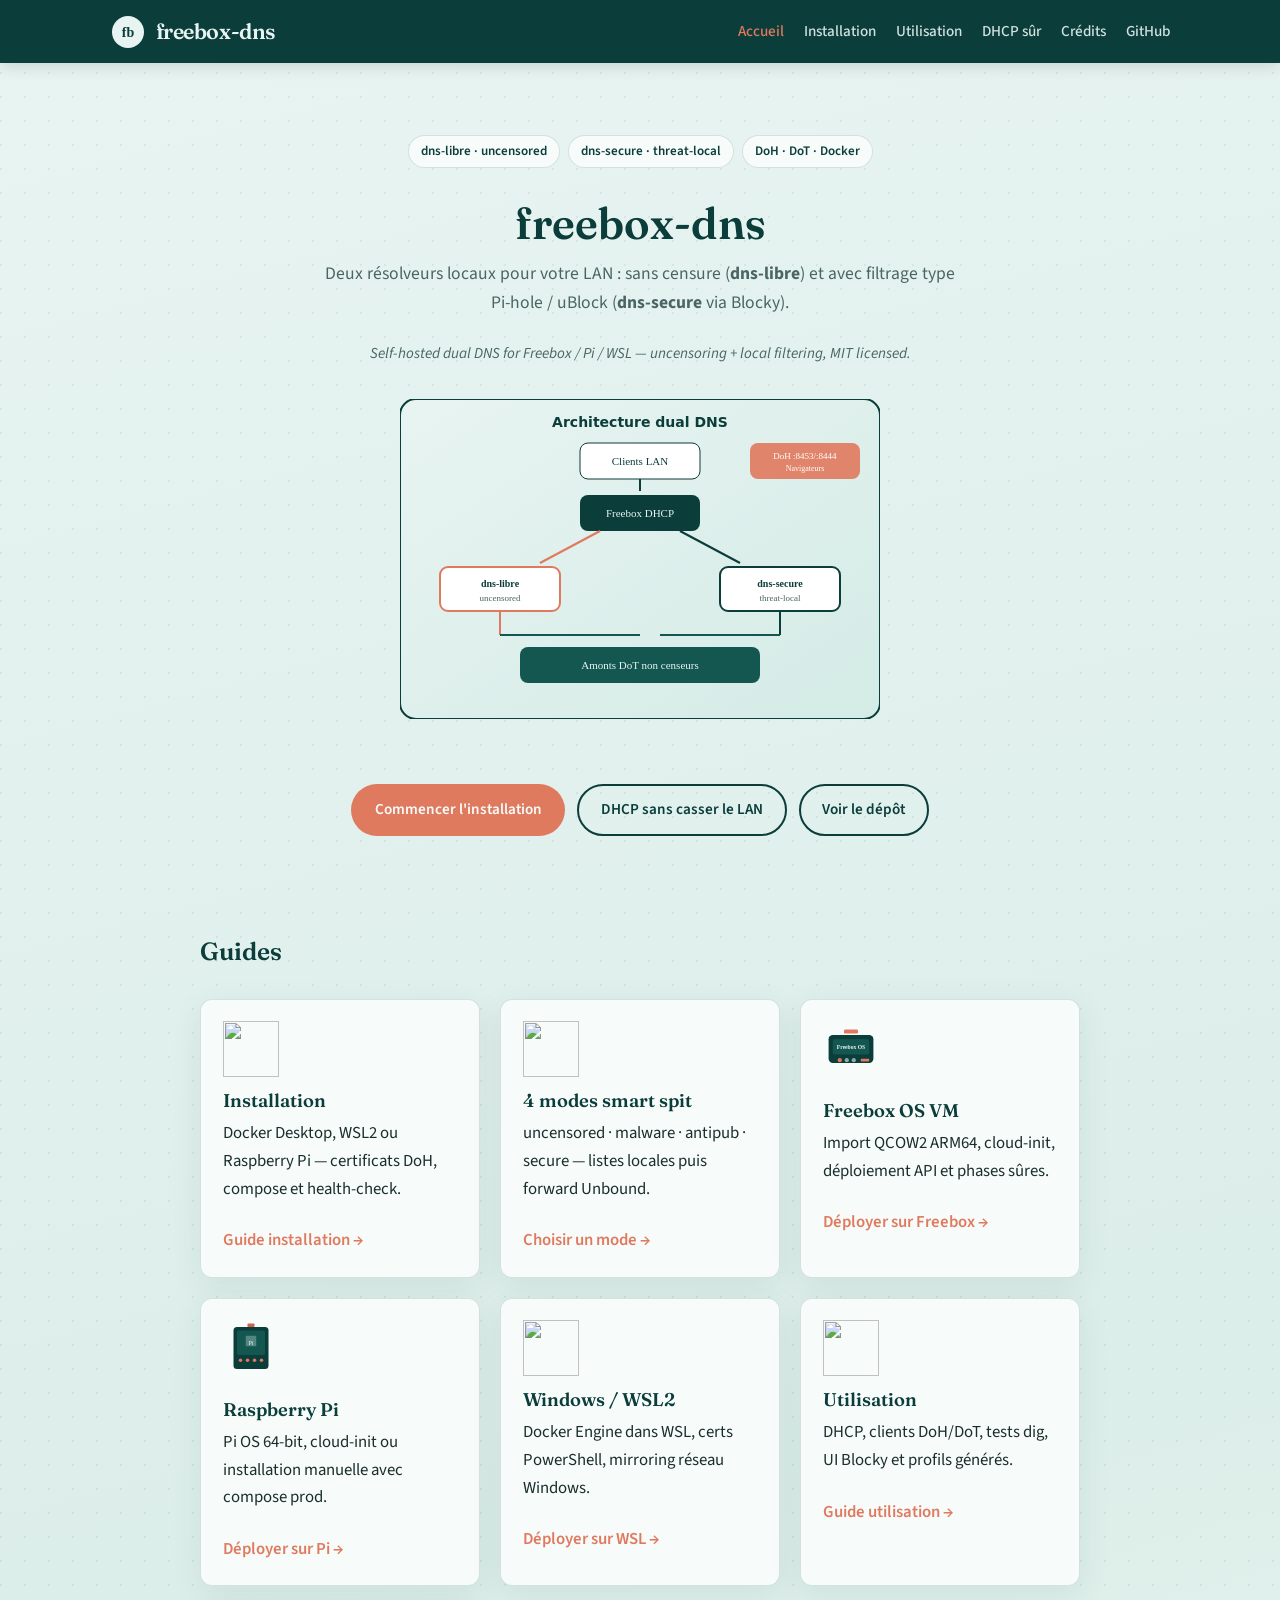
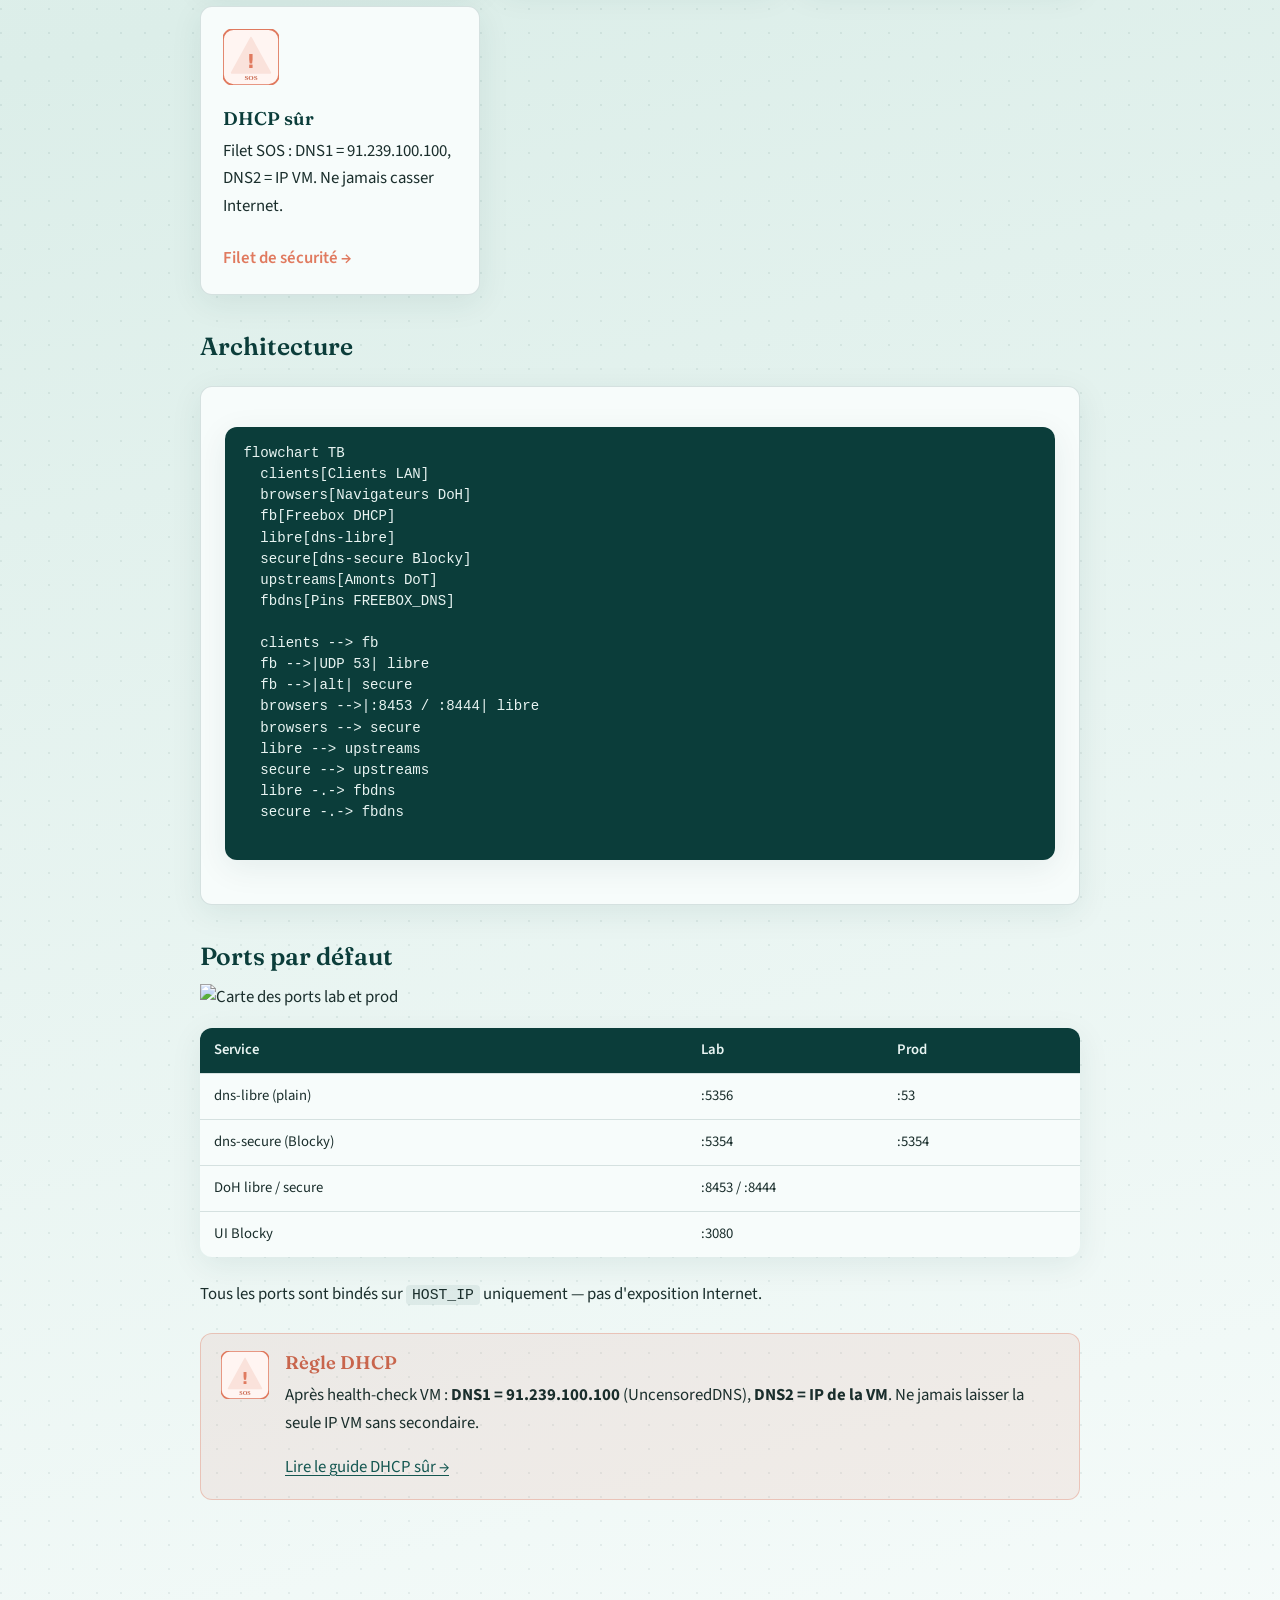
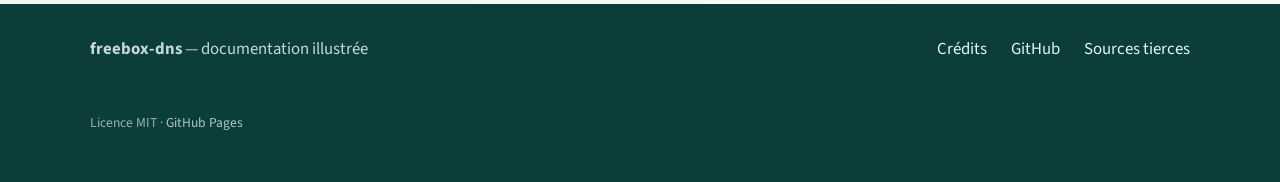
==== site/index.html @ 84ecc640 "Add smart spit DNS modes: uncensored, malware, antipub, secure. VM hosts local lists first then Unbo" ====
<!DOCTYPE html>
<html lang="fr">
<head>
  <meta charset="UTF-8">
  <meta name="viewport" content="width=device-width, initial-scale=1">
  <title>freebox-dns — DNS dual local pour Freebox, Pi et WSL</title>
  <meta name="description" content="Stack DNS open-source : dns-libre (uncensoring) + dns-secure (Pi-hole/uBlock-like via Blocky) pour Freebox OS VM, Raspberry Pi et WSL.">
  <link rel="preconnect" href="https://fonts.googleapis.com">
  <link rel="preconnect" href="https://fonts.gstatic.com" crossorigin>
  <link href="https://fonts.googleapis.com/css2?family=Fraunces:opsz,wght@9..144,600;9..144,700&family=Source+Sans+3:wght@400;500;600;700&display=swap" rel="stylesheet">
  <link rel="stylesheet" href="assets/style.css">
</head>
<body>
  <header class="site-header">
    <div class="header-inner">
      <a class="brand" href="index.html">
        <svg class="brand-mark" viewBox="0 0 36 36" aria-hidden="true"><circle cx="18" cy="18" r="16" fill="#E8F4F2"/><text x="18" y="23" text-anchor="middle" font-family="Georgia,serif" font-size="14" font-weight="700" fill="#0B3D3A">fb</text></svg>
        <span class="brand-text">freebox-dns</span>
      </a>
      <button class="nav-toggle" type="button" aria-expanded="false" aria-controls="site-nav" aria-label="Menu">☰</button>
      <nav id="site-nav" class="site-nav" aria-label="Navigation principale">
        <ul>
          <li><a href="index.html" aria-current="page">Accueil</a></li>
          <li><a href="guides/install.html">Installation</a></li>
          <li><a href="guides/usage.html">Utilisation</a></li>
          <li><a href="guides/dhcp-safe.html">DHCP sûr</a></li>
          <li><a href="credits.html">Crédits</a></li>
          <li><a href="https://github.com/dlnraja/freebox-dns">GitHub</a></li>
        </ul>
      </nav>
    </div>
  </header>

  <main>
    <section class="hero">
      <div class="badge-row">
        <span class="badge">dns-libre · uncensored</span>
        <span class="badge">dns-secure · threat-local</span>
        <span class="badge">DoH · DoT · Docker</span>
      </div>
      <h1>freebox-dns</h1>
      <p class="hero-sub">Deux résolveurs locaux pour votre LAN : sans censure (<strong>dns-libre</strong>) et avec filtrage type Pi-hole / uBlock (<strong>dns-secure</strong> via Blocky).</p>
      <p class="hero-en">Self-hosted dual DNS for Freebox / Pi / WSL — uncensoring + local filtering, MIT licensed.</p>

      <img class="hero-illus" src="assets/architecture.svg" width="480" height="320" alt="Schéma architecture dual DNS">

      <div class="cta-row">
        <a class="btn btn-primary" href="guides/install.html">Commencer l'installation</a>
        <a class="btn btn-secondary" href="guides/dhcp-safe.html">DHCP sans casser le LAN</a>
        <a class="btn btn-secondary" href="https://github.com/dlnraja/freebox-dns">Voir le dépôt</a>
      </div>
    </section>

    <section>
      <h2>Guides</h2>
      <div class="card-grid">
        <article class="card">
          <img class="card-icon" src="assets/steps.svg" width="64" height="64" alt="">
          <h3>Installation</h3>
          <p>Docker Desktop, WSL2 ou Raspberry Pi — certificats DoH, compose et health-check.</p>
          <a class="card-link" href="guides/install.html">Guide installation →</a>
        </article>
        <article class="card">
          <img class="card-icon" src="assets/checkmark-health.svg" width="64" height="64" alt="">
          <h3>4 modes smart spit</h3>
          <p>uncensored · malware · antipub · secure — listes locales puis forward Unbound.</p>
          <a class="card-link" href="guides/modes.html">Choisir un mode →</a>
        </article>
        <article class="card">
          <img class="card-icon" src="assets/freebox-box.svg" width="80" height="64" alt="">
          <h3>Freebox OS VM</h3>
          <p>Import QCOW2 ARM64, cloud-init, déploiement API et phases sûres.</p>
          <a class="card-link" href="guides/deploy-freebox.html">Déployer sur Freebox →</a>
        </article>
        <article class="card">
          <img class="card-icon" src="assets/pi.svg" width="64" height="64" alt="">
          <h3>Raspberry Pi</h3>
          <p>Pi OS 64-bit, cloud-init ou installation manuelle avec compose prod.</p>
          <a class="card-link" href="guides/deploy-pi.html">Déployer sur Pi →</a>
        </article>
        <article class="card">
          <img class="card-icon" src="assets/wsl-window.svg" width="72" height="64" alt="">
          <h3>Windows / WSL2</h3>
          <p>Docker Engine dans WSL, certs PowerShell, mirroring réseau Windows.</p>
          <a class="card-link" href="guides/deploy-wsl.html">Déployer sur WSL →</a>
        </article>
        <article class="card">
          <img class="card-icon" src="assets/ports-map.svg" width="120" height="75" alt="">
          <h3>Utilisation</h3>
          <p>DHCP, clients DoH/DoT, tests dig, UI Blocky et profils générés.</p>
          <a class="card-link" href="guides/usage.html">Guide utilisation →</a>
        </article>
        <article class="card">
          <img class="card-icon" src="assets/warning-sos.svg" width="64" height="64" alt="">
          <h3>DHCP sûr</h3>
          <p>Filet SOS : DNS1 = 91.239.100.100, DNS2 = IP VM. Ne jamais casser Internet.</p>
          <a class="card-link" href="guides/dhcp-safe.html">Filet de sécurité →</a>
        </article>
      </div>
    </section>

    <section>
      <h2>Architecture</h2>
      <div class="mermaid-wrap">
        <pre class="mermaid">
flowchart TB
  clients[Clients LAN]
  browsers[Navigateurs DoH]
  fb[Freebox DHCP]
  libre[dns-libre]
  secure[dns-secure Blocky]
  upstreams[Amonts DoT]
  fbdns[Pins FREEBOX_DNS]

  clients --> fb
  fb -->|UDP 53| libre
  fb -->|alt| secure
  browsers -->|:8453 / :8444| libre
  browsers --> secure
  libre --> upstreams
  secure --> upstreams
  libre -.-> fbdns
  secure -.-> fbdns
        </pre>
      </div>
    </section>

    <section>
      <h2>Ports par défaut</h2>
      <img src="assets/ports-map.svg" width="320" height="200" alt="Carte des ports lab et prod">
      <table>
        <thead>
          <tr><th>Service</th><th>Lab</th><th>Prod</th></tr>
        </thead>
        <tbody>
          <tr><td>dns-libre (plain)</td><td>:5356</td><td>:53</td></tr>
          <tr><td>dns-secure (Blocky)</td><td>:5354</td><td>:5354</td></tr>
          <tr><td>DoH libre / secure</td><td colspan="2">:8453 / :8444</td></tr>
          <tr><td>UI Blocky</td><td colspan="2">:3080</td></tr>
        </tbody>
      </table>
      <p>Tous les ports sont bindés sur <code>HOST_IP</code> uniquement — pas d'exposition Internet.</p>
    </section>

    <div class="callout-warning">
      <img class="callout-icon" src="assets/warning-sos.svg" width="48" height="48" alt="">
      <div>
        <h3>Règle DHCP</h3>
        <p>Après health-check VM : <strong>DNS1 = 91.239.100.100</strong> (UncensoredDNS), <strong>DNS2 = IP de la VM</strong>. Ne jamais laisser la seule IP VM sans secondaire.</p>
        <a href="guides/dhcp-safe.html">Lire le guide DHCP sûr →</a>
      </div>
    </div>
  </main>

  <footer class="site-footer">
    <div class="footer-inner">
      <div><strong>freebox-dns</strong> — documentation illustrée</div>
      <nav class="footer-links" aria-label="Pied de page">
        <a href="credits.html">Crédits</a>
        <a href="https://github.com/dlnraja/freebox-dns">GitHub</a>
        <a href="credits.html#sources">Sources tierces</a>
      </nav>
      <p class="footer-copy">Licence MIT · <a href="https://dlnraja.github.io/freebox-dns/">GitHub Pages</a></p>
    </div>
  </footer>

  <script src="https://cdn.jsdelivr.net/npm/mermaid@10/dist/mermaid.min.js"></script>
  <script src="assets/site.js"></script>
</body>
</html>
---- site/assets/style.css ----
/* freebox-dns — GitHub Pages docs site */
:root {
  --ink: #0B3D3A;
  --ink-light: #145751;
  --surface: #E8F4F2;
  --surface-2: #d4ebe6;
  --white: #f7fcfb;
  --coral: #E07A5F;
  --coral-dark: #c8654c;
  --text: #1a2e2c;
  --muted: #4a6562;
  --border: rgba(11, 61, 58, 0.14);
  --shadow: 0 8px 32px rgba(11, 61, 58, 0.08);
  --radius: 12px;
  --font-display: "Fraunces", Georgia, serif;
  --font-body: "Source Sans 3", system-ui, sans-serif;
  --max-width: 920px;
}

*, *::before, *::after { box-sizing: border-box; }

html {
  scroll-behavior: smooth;
}

body {
  margin: 0;
  font-family: var(--font-body);
  font-size: 1.05rem;
  line-height: 1.65;
  color: var(--text);
  background-color: var(--surface);
  background-image:
    radial-gradient(circle at 1px 1px, rgba(11, 61, 58, 0.07) 1px, transparent 0),
    linear-gradient(165deg, var(--surface) 0%, #dceee9 45%, var(--white) 100%);
  background-size: 24px 24px, 100% 100%;
  min-height: 100vh;
}

img, svg { max-width: 100%; height: auto; }

a {
  color: var(--ink-light);
  text-decoration-thickness: 1px;
  text-underline-offset: 3px;
}

a:hover { color: var(--coral-dark); }

h1, h2, h3, h4 {
  font-family: var(--font-display);
  color: var(--ink);
  line-height: 1.25;
  font-weight: 600;
}

h1 { font-size: clamp(2rem, 5vw, 2.75rem); margin: 0 0 0.5rem; }
h2 { font-size: 1.55rem; margin: 2.25rem 0 0.75rem; }
h3 { font-size: 1.15rem; margin: 1.5rem 0 0.5rem; }

p { margin: 0 0 1rem; }

code {
  font-family: ui-monospace, "Cascadia Code", Consolas, monospace;
  font-size: 0.88em;
  background: rgba(11, 61, 58, 0.07);
  padding: 0.12em 0.4em;
  border-radius: 4px;
}

pre {
  background: var(--ink);
  color: var(--surface);
  padding: 1rem 1.15rem;
  border-radius: var(--radius);
  overflow-x: auto;
  font-size: 0.88rem;
  line-height: 1.5;
  margin: 1rem 0 1.25rem;
  box-shadow: var(--shadow);
}

pre code {
  background: none;
  padding: 0;
  color: inherit;
}

/* Header & nav */
.site-header {
  background: var(--ink);
  color: var(--surface);
  position: sticky;
  top: 0;
  z-index: 100;
  box-shadow: 0 2px 16px rgba(0, 0, 0, 0.15);
}

.header-inner {
  max-width: 1100px;
  margin: 0 auto;
  padding: 0.85rem 1.25rem;
  display: flex;
  align-items: center;
  justify-content: space-between;
  gap: 1rem;
}

.brand {
  display: flex;
  align-items: center;
  gap: 0.6rem;
  text-decoration: none;
  color: var(--surface);
}

.brand:hover { color: var(--white); }

.brand-mark {
  width: 36px;
  height: 36px;
  flex-shrink: 0;
}

.brand-text {
  font-family: var(--font-display);
  font-size: 1.35rem;
  font-weight: 600;
  letter-spacing: -0.02em;
}

.nav-toggle {
  display: none;
  background: transparent;
  border: 1px solid rgba(232, 244, 242, 0.35);
  color: var(--surface);
  padding: 0.45rem 0.65rem;
  border-radius: 8px;
  cursor: pointer;
  font-size: 1.2rem;
}

.site-nav ul {
  list-style: none;
  margin: 0;
  padding: 0;
  display: flex;
  flex-wrap: wrap;
  gap: 0.25rem 1.25rem;
}

.site-nav a {
  color: rgba(232, 244, 242, 0.9);
  text-decoration: none;
  font-size: 0.95rem;
  font-weight: 500;
}

.site-nav a:hover,
.site-nav a[aria-current="page"] {
  color: var(--coral);
}

/* Main layout */
main {
  max-width: var(--max-width);
  margin: 0 auto;
  padding: 2rem 1.25rem 3rem;
}

.hero {
  text-align: center;
  padding: 2.5rem 0 2rem;
}

.hero-sub {
  font-size: 1.1rem;
  color: var(--muted);
  max-width: 640px;
  margin: 0 auto 1.5rem;
}

.hero-en {
  font-size: 0.95rem;
  color: var(--muted);
  font-style: italic;
  margin-bottom: 2rem;
}

.badge-row {
  display: flex;
  flex-wrap: wrap;
  justify-content: center;
  gap: 0.5rem;
  margin-bottom: 1.75rem;
}

.badge {
  display: inline-block;
  background: var(--white);
  border: 1px solid var(--border);
  padding: 0.3rem 0.75rem;
  border-radius: 999px;
  font-size: 0.82rem;
  font-weight: 600;
  color: var(--ink);
}

/* Cards & grids */
.card-grid {
  display: grid;
  grid-template-columns: repeat(auto-fit, minmax(260px, 1fr));
  gap: 1.25rem;
  margin: 2rem 0;
}

.card {
  background: var(--white);
  border: 1px solid var(--border);
  border-radius: var(--radius);
  padding: 1.35rem;
  box-shadow: var(--shadow);
  transition: transform 0.15s, box-shadow 0.15s;
}

.card:hover {
  transform: translateY(-2px);
  box-shadow: 0 12px 40px rgba(11, 61, 58, 0.12);
}

.card-icon {
  width: 56px;
  height: 56px;
  margin-bottom: 0.75rem;
}

.card h3 { margin-top: 0; }

.card-link {
  display: inline-block;
  margin-top: 0.5rem;
  font-weight: 600;
  color: var(--coral);
  text-decoration: none;
}

.card-link:hover { color: var(--coral-dark); }

/* CTAs */
.cta-row {
  display: flex;
  flex-wrap: wrap;
  gap: 0.75rem;
  justify-content: center;
  margin: 2rem 0;
}

.btn {
  display: inline-flex;
  align-items: center;
  gap: 0.4rem;
  padding: 0.7rem 1.35rem;
  border-radius: 999px;
  font-weight: 600;
  font-size: 0.95rem;
  text-decoration: none;
  border: 2px solid transparent;
  transition: background 0.15s, color 0.15s, border-color 0.15s;
}

.btn-primary {
  background: var(--coral);
  color: var(--white);
}

.btn-primary:hover {
  background: var(--coral-dark);
  color: var(--white);
}

.btn-secondary {
  background: transparent;
  color: var(--ink);
  border-color: var(--ink);
}

.btn-secondary:hover {
  background: var(--ink);
  color: var(--surface);
}

/* Breadcrumb */
.breadcrumb {
  font-size: 0.88rem;
  color: var(--muted);
  margin-bottom: 1.5rem;
}

.breadcrumb a {
  color: var(--ink-light);
  text-decoration: none;
}

.breadcrumb a:hover { text-decoration: underline; }

.breadcrumb span[aria-current="page"] {
  color: var(--ink);
  font-weight: 600;
}

/* Content boxes */
.prereq-box,
.callout,
.callout-warning {
  border-radius: var(--radius);
  padding: 1.1rem 1.25rem;
  margin: 1.5rem 0;
}

.prereq-box {
  background: var(--white);
  border-left: 4px solid var(--ink-light);
  box-shadow: var(--shadow);
}

.prereq-box h3 { margin-top: 0; }

.callout {
  background: rgba(11, 61, 58, 0.06);
  border: 1px solid var(--border);
}

.callout-warning {
  background: rgba(224, 122, 95, 0.1);
  border: 1px solid rgba(224, 122, 95, 0.35);
  display: flex;
  gap: 1rem;
  align-items: flex-start;
}

.callout-warning .callout-icon {
  width: 48px;
  flex-shrink: 0;
}

.callout-warning h3 {
  margin-top: 0;
  color: var(--coral-dark);
}

/* Step cards */
.steps {
  display: flex;
  flex-direction: column;
  gap: 1.25rem;
  margin: 2rem 0;
}

.step-card {
  display: grid;
  grid-template-columns: auto 1fr;
  gap: 1.25rem;
  background: var(--white);
  border: 1px solid var(--border);
  border-radius: var(--radius);
  padding: 1.25rem;
  box-shadow: var(--shadow);
}

.step-num {
  width: 48px;
  height: 48px;
  background: var(--ink);
  color: var(--surface);
  border-radius: 50%;
  display: flex;
  align-items: center;
  justify-content: center;
  font-family: var(--font-display);
  font-size: 1.25rem;
  font-weight: 700;
  flex-shrink: 0;
}

.step-visual {
  width: 64px;
  height: 64px;
  margin-bottom: 0.5rem;
}

.step-content h3 { margin-top: 0; }

/* Tables */
table {
  width: 100%;
  border-collapse: collapse;
  margin: 1rem 0 1.5rem;
  font-size: 0.92rem;
  background: var(--white);
  border-radius: var(--radius);
  overflow: hidden;
  box-shadow: var(--shadow);
}

th, td {
  padding: 0.65rem 0.85rem;
  text-align: left;
  border-bottom: 1px solid var(--border);
}

th {
  background: var(--ink);
  color: var(--surface);
  font-weight: 600;
}

tr:last-child td { border-bottom: none; }

/* Mermaid */
.mermaid-wrap {
  background: var(--white);
  border: 1px solid var(--border);
  border-radius: var(--radius);
  padding: 1.5rem;
  margin: 1.5rem 0;
  overflow-x: auto;
  box-shadow: var(--shadow);
}

/* Illustration hero */
.hero-illus {
  max-width: 480px;
  margin: 0 auto 1.5rem;
}

/* Sources section */
.sources-section {
  margin-top: 3rem;
  padding-top: 2rem;
  border-top: 2px solid var(--border);
}

.sources-section h2 { font-size: 1.3rem; }

.sources-section ul {
  padding-left: 1.25rem;
}

.doc-link {
  display: inline-flex;
  align-items: center;
  gap: 0.35rem;
  margin-top: 1rem;
  font-size: 0.92rem;
  color: var(--muted);
}

/* Footer */
.site-footer {
  background: var(--ink);
  color: rgba(232, 244, 242, 0.85);
  padding: 2rem 1.25rem;
  margin-top: 2rem;
}

.footer-inner {
  max-width: 1100px;
  margin: 0 auto;
  display: flex;
  flex-wrap: wrap;
  justify-content: space-between;
  gap: 1.5rem;
}

.footer-inner a {
  color: var(--surface);
  text-decoration: none;
}

.footer-inner a:hover { color: var(--coral); }

.footer-links {
  display: flex;
  flex-wrap: wrap;
  gap: 0.75rem 1.5rem;
}

.footer-copy {
  font-size: 0.85rem;
  opacity: 0.75;
  margin-top: 1.5rem;
  width: 100%;
}

/* Credits page */
.credits-table-wrap {
  overflow-x: auto;
  margin: 1rem 0 2rem;
}

.credits-intro {
  font-size: 1.05rem;
  max-width: 720px;
}

/* Mobile */
@media (max-width: 720px) {
  .nav-toggle { display: block; }

  .site-nav {
    display: none;
    position: absolute;
    top: 100%;
    left: 0;
    right: 0;
    background: var(--ink);
    padding: 1rem 1.25rem 1.25rem;
    border-top: 1px solid rgba(232, 244, 242, 0.1);
  }

  .site-nav.is-open { display: block; }

  .site-nav ul {
    flex-direction: column;
    gap: 0.75rem;
  }

  .header-inner { position: relative; flex-wrap: wrap; }

  .step-card {
    grid-template-columns: 1fr;
  }

  .step-num { width: 40px; height: 40px; font-size: 1.1rem; }
}
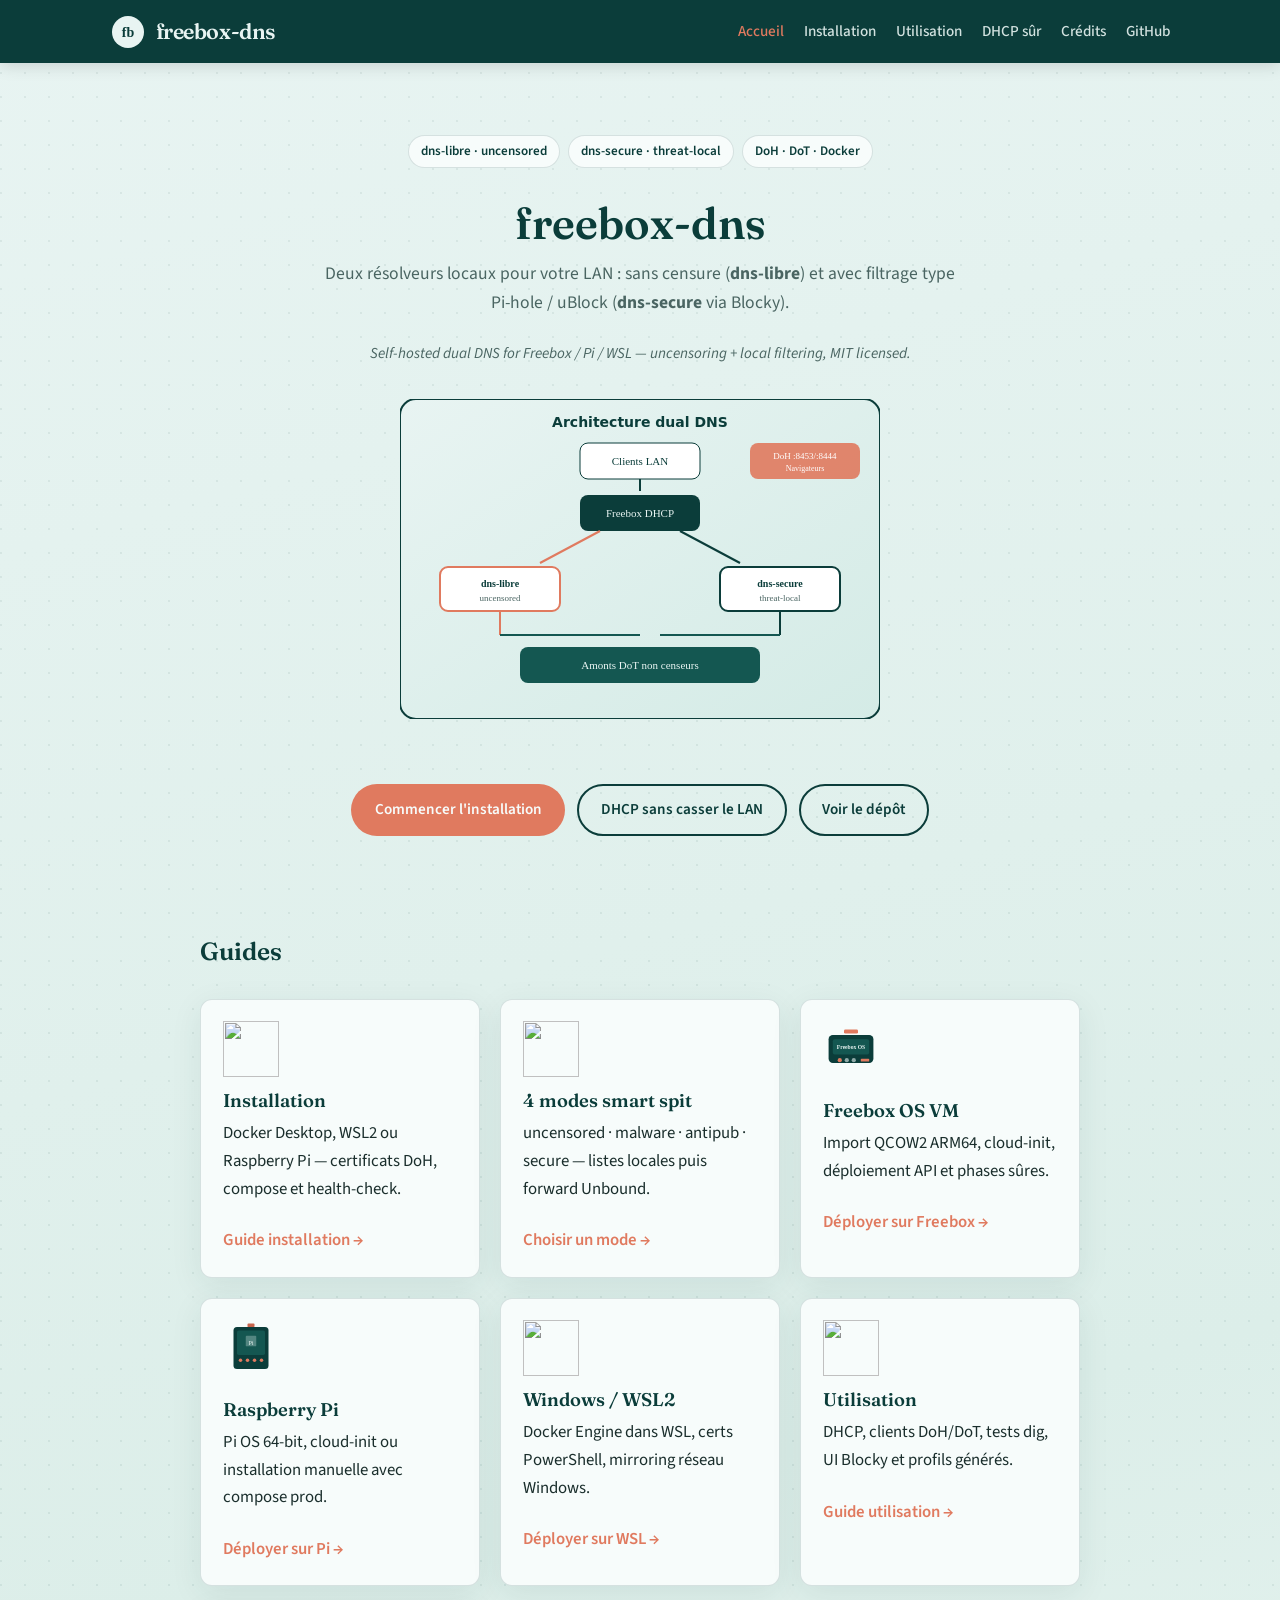
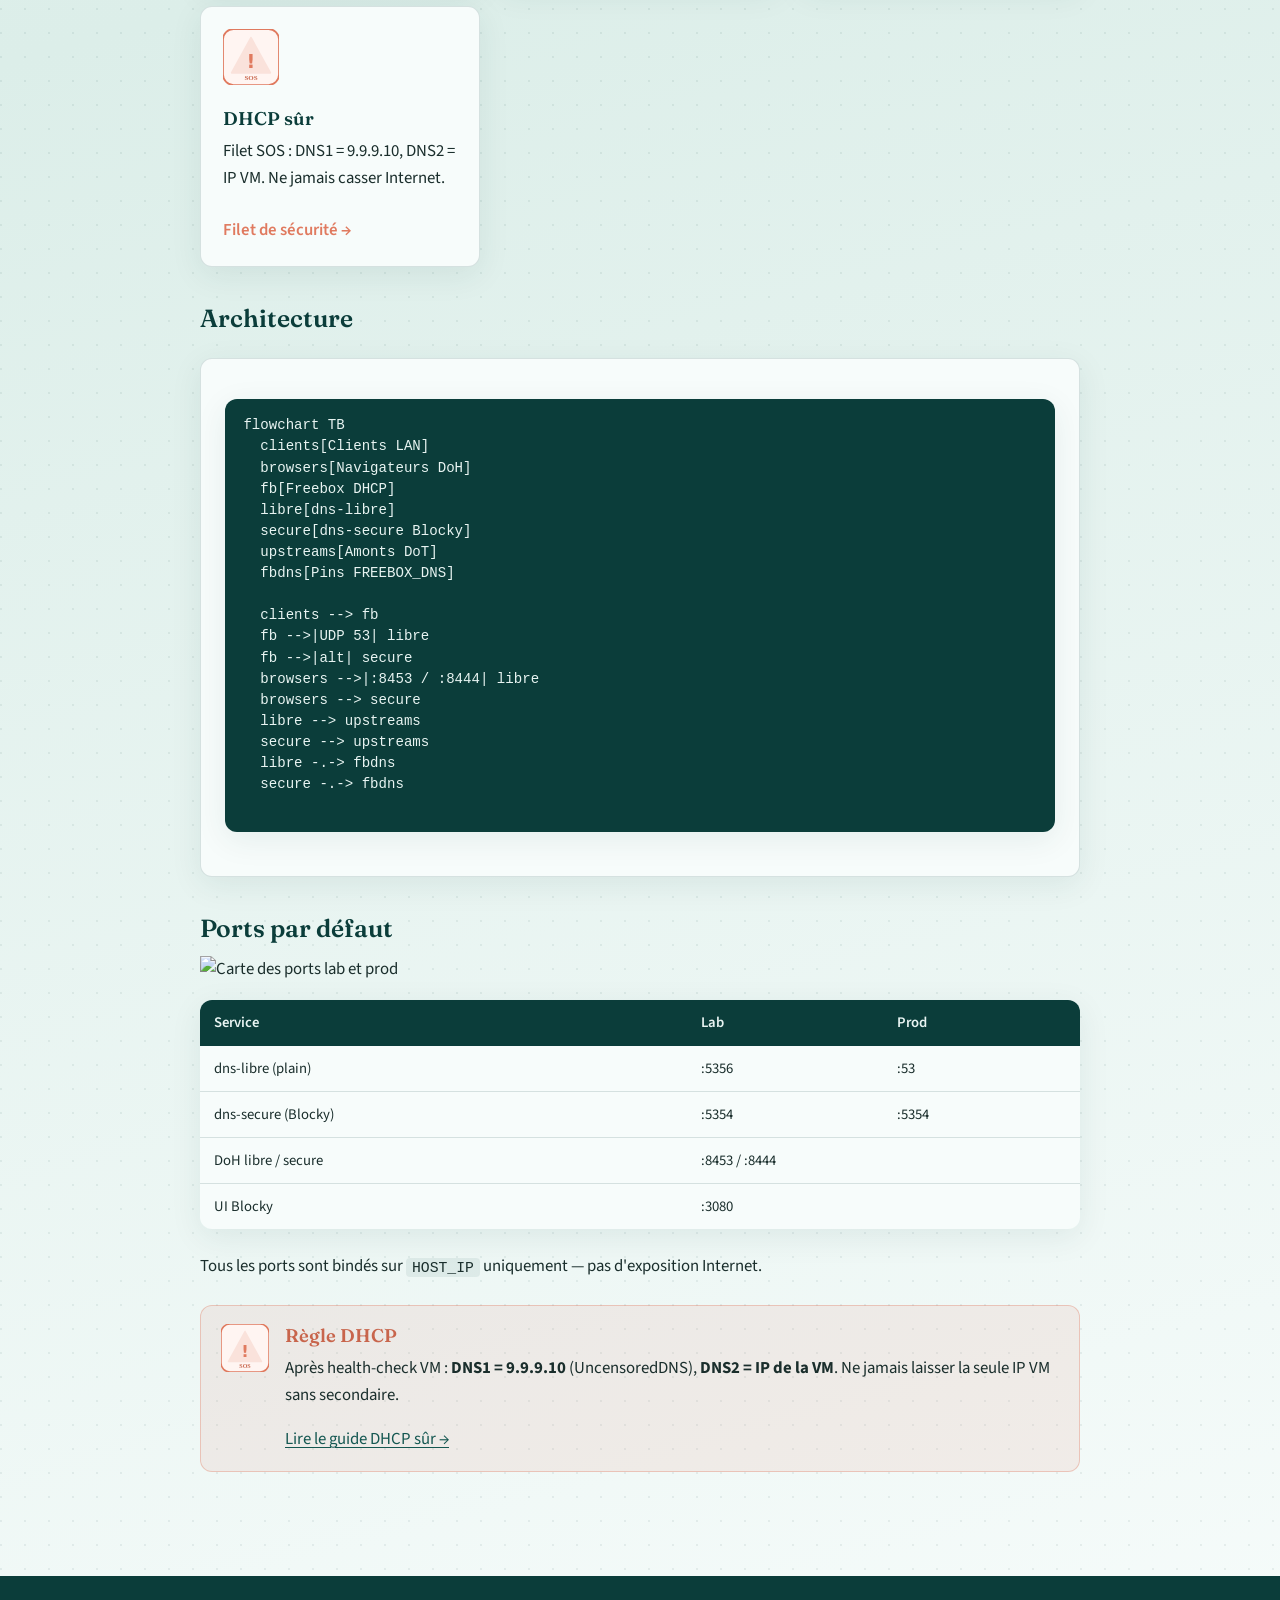
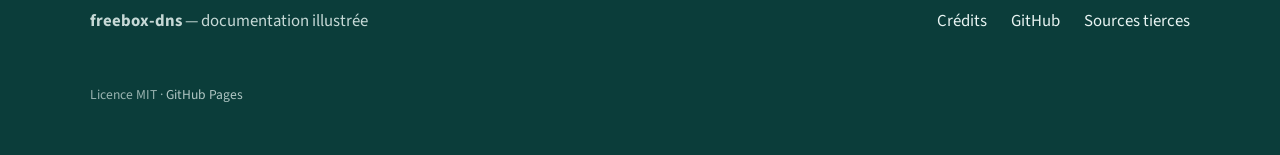
==== commit 4ddae0f0: "Fix DHCP SOS to UDP-reachable resolvers on Free ISP. UncensoredDNS/DG time out on plain UDP/53 from " ====
--- a/site/index.html
+++ b/site/index.html
@@ -93,7 +93,7 @@
         <article class="card">
           <img class="card-icon" src="assets/warning-sos.svg" width="64" height="64" alt="">
           <h3>DHCP sûr</h3>
-          <p>Filet SOS : DNS1 = 91.239.100.100, DNS2 = IP VM. Ne jamais casser Internet.</p>
+          <p>Filet SOS : DNS1 = 9.9.9.10, DNS2 = IP VM. Ne jamais casser Internet.</p>
           <a class="card-link" href="guides/dhcp-safe.html">Filet de sécurité →</a>
         </article>
       </div>
@@ -146,7 +146,7 @@
       <img class="callout-icon" src="assets/warning-sos.svg" width="48" height="48" alt="">
       <div>
         <h3>Règle DHCP</h3>
-        <p>Après health-check VM : <strong>DNS1 = 91.239.100.100</strong> (UncensoredDNS), <strong>DNS2 = IP de la VM</strong>. Ne jamais laisser la seule IP VM sans secondaire.</p>
+        <p>Après health-check VM : <strong>DNS1 = 9.9.9.10</strong> (UncensoredDNS), <strong>DNS2 = IP de la VM</strong>. Ne jamais laisser la seule IP VM sans secondaire.</p>
         <a href="guides/dhcp-safe.html">Lire le guide DHCP sûr →</a>
       </div>
     </div>
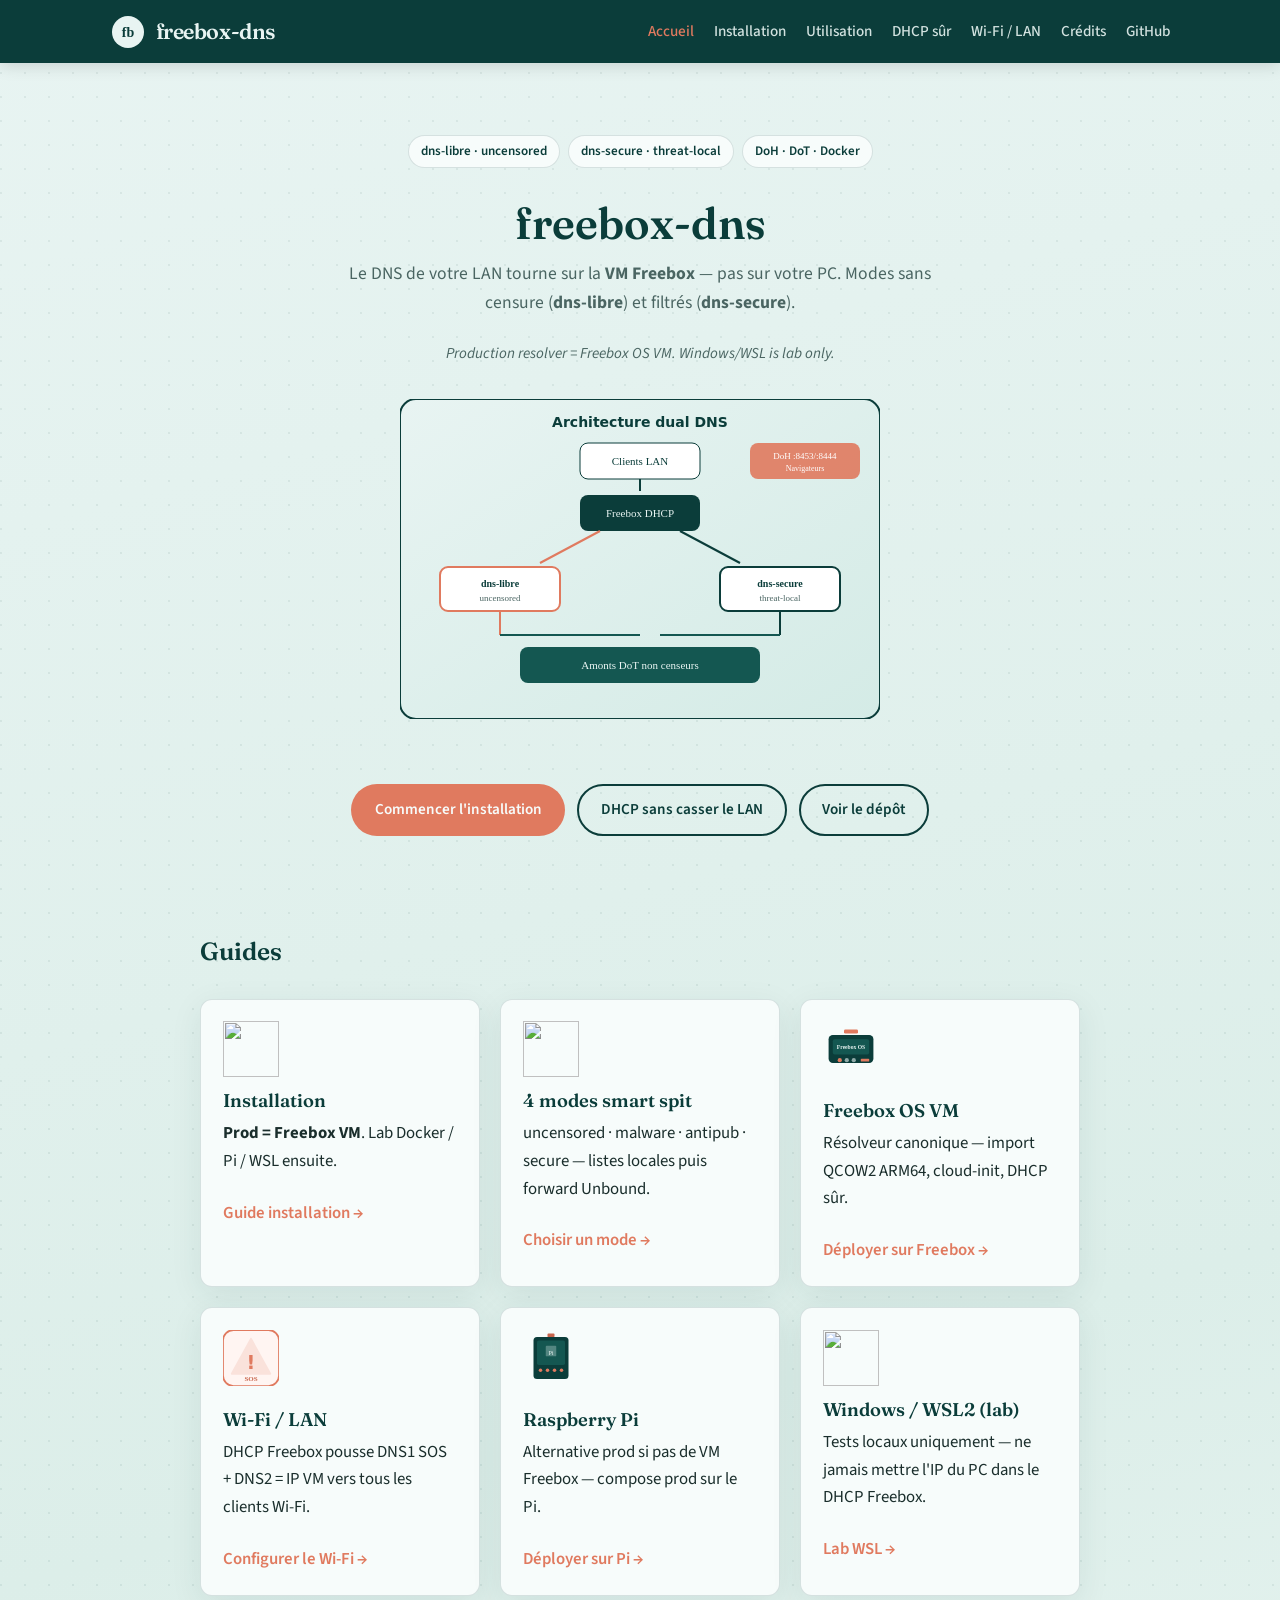
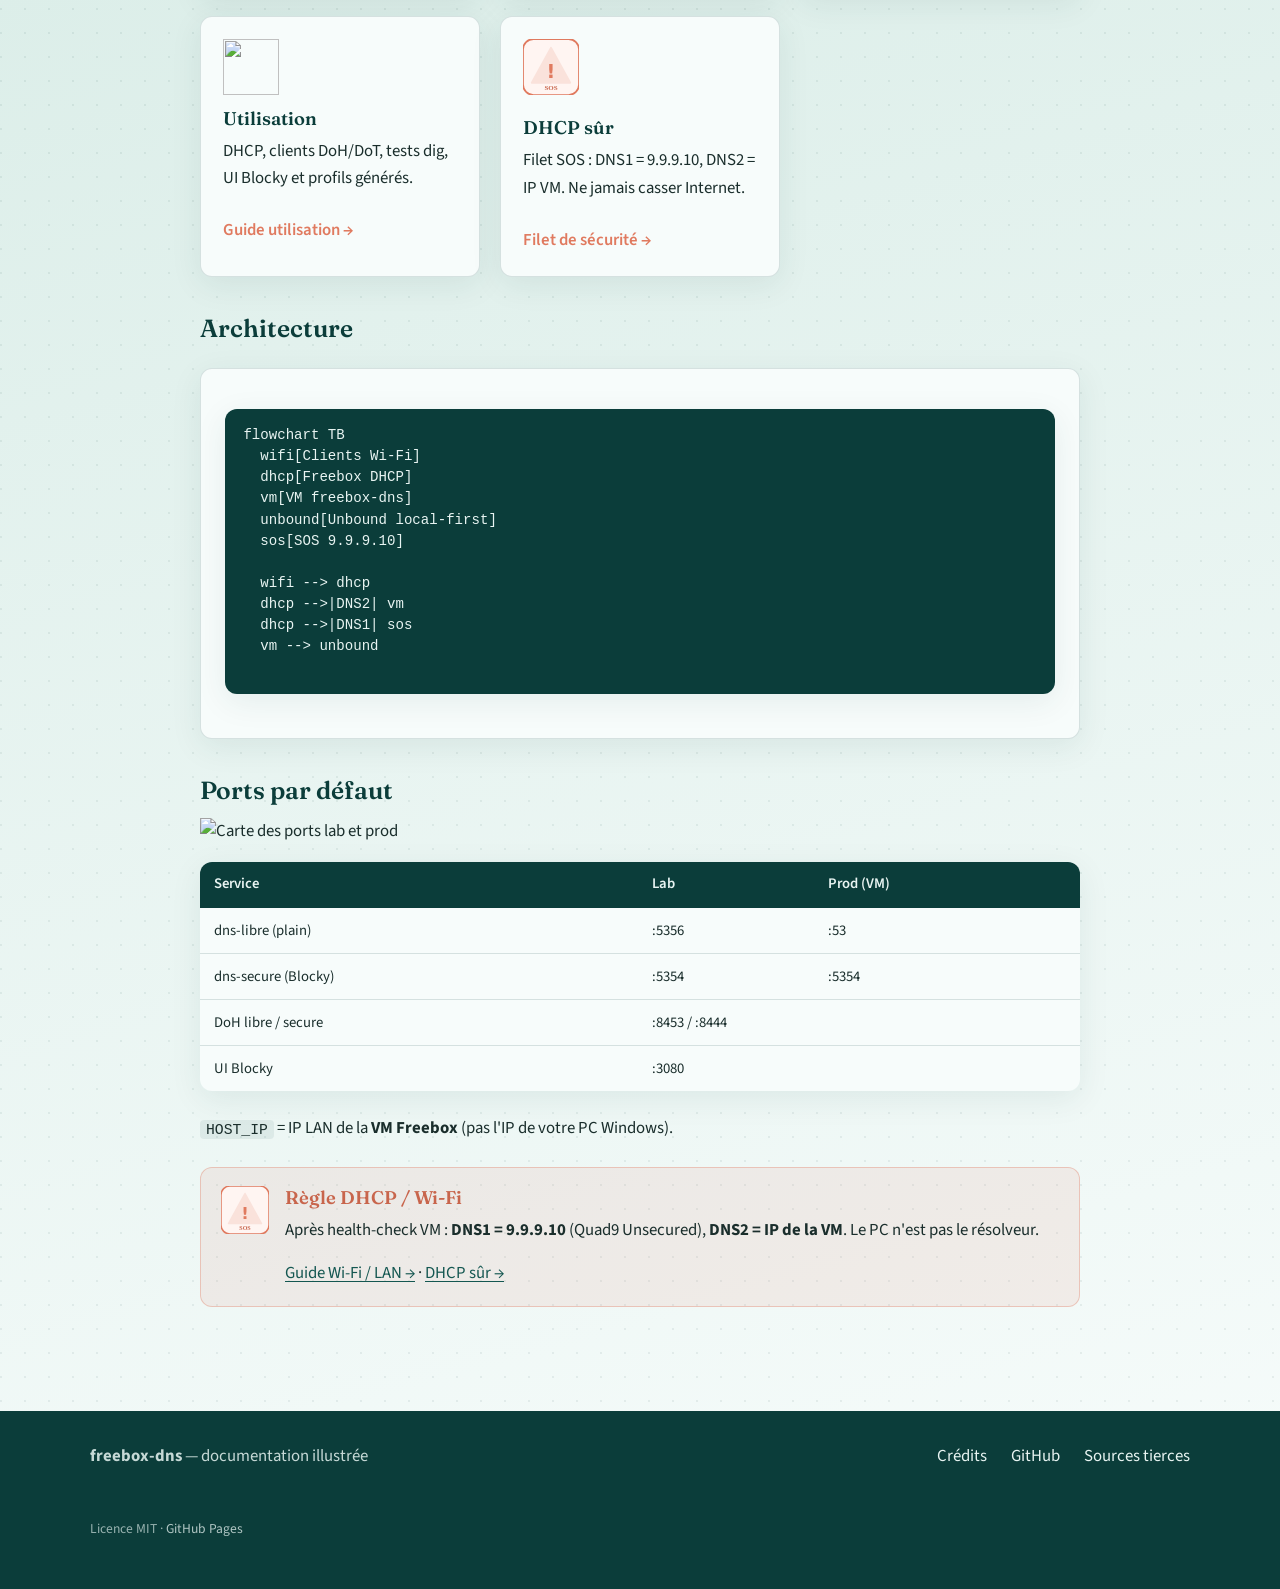
==== commit 26527fdf: "Make Freebox VM the canonical LAN DNS (not the Windows PC). Docs, GitHub Pages, Wi-Fi guide, DHCP or" ====
--- a/site/index.html
+++ b/site/index.html
@@ -3,8 +3,8 @@
 <head>
   <meta charset="UTF-8">
   <meta name="viewport" content="width=device-width, initial-scale=1">
-  <title>freebox-dns — DNS dual local pour Freebox, Pi et WSL</title>
-  <meta name="description" content="Stack DNS open-source : dns-libre (uncensoring) + dns-secure (Pi-hole/uBlock-like via Blocky) pour Freebox OS VM, Raspberry Pi et WSL.">
+  <title>freebox-dns — DNS sur VM Freebox (pas le PC)</title>
+  <meta name="description" content="Résolveur LAN = VM freebox-dns sur Freebox OS. Wi‑Fi via DHCP. Lab WSL/Pi optionnels.">
   <link rel="preconnect" href="https://fonts.googleapis.com">
   <link rel="preconnect" href="https://fonts.gstatic.com" crossorigin>
   <link href="https://fonts.googleapis.com/css2?family=Fraunces:opsz,wght@9..144,600;9..144,700&family=Source+Sans+3:wght@400;500;600;700&display=swap" rel="stylesheet">
@@ -24,6 +24,7 @@
           <li><a href="guides/install.html">Installation</a></li>
           <li><a href="guides/usage.html">Utilisation</a></li>
           <li><a href="guides/dhcp-safe.html">DHCP sûr</a></li>
+          <li><a href="guides/wifi-lan.html">Wi‑Fi / LAN</a></li>
           <li><a href="credits.html">Crédits</a></li>
           <li><a href="https://github.com/dlnraja/freebox-dns">GitHub</a></li>
         </ul>
@@ -39,8 +40,8 @@
         <span class="badge">DoH · DoT · Docker</span>
       </div>
       <h1>freebox-dns</h1>
-      <p class="hero-sub">Deux résolveurs locaux pour votre LAN : sans censure (<strong>dns-libre</strong>) et avec filtrage type Pi-hole / uBlock (<strong>dns-secure</strong> via Blocky).</p>
-      <p class="hero-en">Self-hosted dual DNS for Freebox / Pi / WSL — uncensoring + local filtering, MIT licensed.</p>
+      <p class="hero-sub">Le DNS de votre LAN tourne sur la <strong>VM Freebox</strong> — pas sur votre PC. Modes sans censure (<strong>dns-libre</strong>) et filtrés (<strong>dns-secure</strong>).</p>
+      <p class="hero-en">Production resolver = Freebox OS VM. Windows/WSL is lab only.</p>
 
       <img class="hero-illus" src="assets/architecture.svg" width="480" height="320" alt="Schéma architecture dual DNS">
 
@@ -57,7 +58,7 @@
         <article class="card">
           <img class="card-icon" src="assets/steps.svg" width="64" height="64" alt="">
           <h3>Installation</h3>
-          <p>Docker Desktop, WSL2 ou Raspberry Pi — certificats DoH, compose et health-check.</p>
+          <p><strong>Prod = Freebox VM</strong>. Lab Docker / Pi / WSL ensuite.</p>
           <a class="card-link" href="guides/install.html">Guide installation →</a>
         </article>
         <article class="card">
@@ -69,20 +70,26 @@
         <article class="card">
           <img class="card-icon" src="assets/freebox-box.svg" width="80" height="64" alt="">
           <h3>Freebox OS VM</h3>
-          <p>Import QCOW2 ARM64, cloud-init, déploiement API et phases sûres.</p>
+          <p>Résolveur canonique — import QCOW2 ARM64, cloud-init, DHCP sûr.</p>
           <a class="card-link" href="guides/deploy-freebox.html">Déployer sur Freebox →</a>
+        </article>
+        <article class="card">
+          <img class="card-icon" src="assets/warning-sos.svg" width="64" height="64" alt="">
+          <h3>Wi‑Fi / LAN</h3>
+          <p>DHCP Freebox pousse DNS1 SOS + DNS2 = IP VM vers tous les clients Wi‑Fi.</p>
+          <a class="card-link" href="guides/wifi-lan.html">Configurer le Wi‑Fi →</a>
         </article>
         <article class="card">
           <img class="card-icon" src="assets/pi.svg" width="64" height="64" alt="">
           <h3>Raspberry Pi</h3>
-          <p>Pi OS 64-bit, cloud-init ou installation manuelle avec compose prod.</p>
+          <p>Alternative prod si pas de VM Freebox — compose prod sur le Pi.</p>
           <a class="card-link" href="guides/deploy-pi.html">Déployer sur Pi →</a>
         </article>
         <article class="card">
           <img class="card-icon" src="assets/wsl-window.svg" width="72" height="64" alt="">
-          <h3>Windows / WSL2</h3>
-          <p>Docker Engine dans WSL, certs PowerShell, mirroring réseau Windows.</p>
-          <a class="card-link" href="guides/deploy-wsl.html">Déployer sur WSL →</a>
+          <h3>Windows / WSL2 (lab)</h3>
+          <p>Tests locaux uniquement — ne jamais mettre l'IP du PC dans le DHCP Freebox.</p>
+          <a class="card-link" href="guides/deploy-wsl.html">Lab WSL →</a>
         </article>
         <article class="card">
           <img class="card-icon" src="assets/ports-map.svg" width="120" height="75" alt="">
@@ -104,23 +111,16 @@
       <div class="mermaid-wrap">
         <pre class="mermaid">
 flowchart TB
-  clients[Clients LAN]
-  browsers[Navigateurs DoH]
-  fb[Freebox DHCP]
-  libre[dns-libre]
-  secure[dns-secure Blocky]
-  upstreams[Amonts DoT]
-  fbdns[Pins FREEBOX_DNS]
+  wifi[Clients Wi-Fi]
+  dhcp[Freebox DHCP]
+  vm[VM freebox-dns]
+  unbound[Unbound local-first]
+  sos[SOS 9.9.9.10]
 
-  clients --> fb
-  fb -->|UDP 53| libre
-  fb -->|alt| secure
-  browsers -->|:8453 / :8444| libre
-  browsers --> secure
-  libre --> upstreams
-  secure --> upstreams
-  libre -.-> fbdns
-  secure -.-> fbdns
+  wifi --> dhcp
+  dhcp -->|DNS2| vm
+  dhcp -->|DNS1| sos
+  vm --> unbound
         </pre>
       </div>
     </section>
@@ -130,7 +130,7 @@
       <img src="assets/ports-map.svg" width="320" height="200" alt="Carte des ports lab et prod">
       <table>
         <thead>
-          <tr><th>Service</th><th>Lab</th><th>Prod</th></tr>
+          <tr><th>Service</th><th>Lab</th><th>Prod (VM)</th></tr>
         </thead>
         <tbody>
           <tr><td>dns-libre (plain)</td><td>:5356</td><td>:53</td></tr>
@@ -139,15 +139,17 @@
           <tr><td>UI Blocky</td><td colspan="2">:3080</td></tr>
         </tbody>
       </table>
-      <p>Tous les ports sont bindés sur <code>HOST_IP</code> uniquement — pas d'exposition Internet.</p>
+      <p><code>HOST_IP</code> = IP LAN de la <strong>VM Freebox</strong> (pas l'IP de votre PC Windows).</p>
     </section>
 
     <div class="callout-warning">
       <img class="callout-icon" src="assets/warning-sos.svg" width="48" height="48" alt="">
       <div>
-        <h3>Règle DHCP</h3>
-        <p>Après health-check VM : <strong>DNS1 = 9.9.9.10</strong> (UncensoredDNS), <strong>DNS2 = IP de la VM</strong>. Ne jamais laisser la seule IP VM sans secondaire.</p>
-        <a href="guides/dhcp-safe.html">Lire le guide DHCP sûr →</a>
+        <h3>Règle DHCP / Wi‑Fi</h3>
+        <p>Après health-check VM : <strong>DNS1 = 9.9.9.10</strong> (Quad9 Unsecured), <strong>DNS2 = IP de la VM</strong>. Le PC n'est pas le résolveur.</p>
+        <a href="guides/wifi-lan.html">Guide Wi‑Fi / LAN →</a>
+        ·
+        <a href="guides/dhcp-safe.html">DHCP sûr →</a>
       </div>
     </div>
   </main>
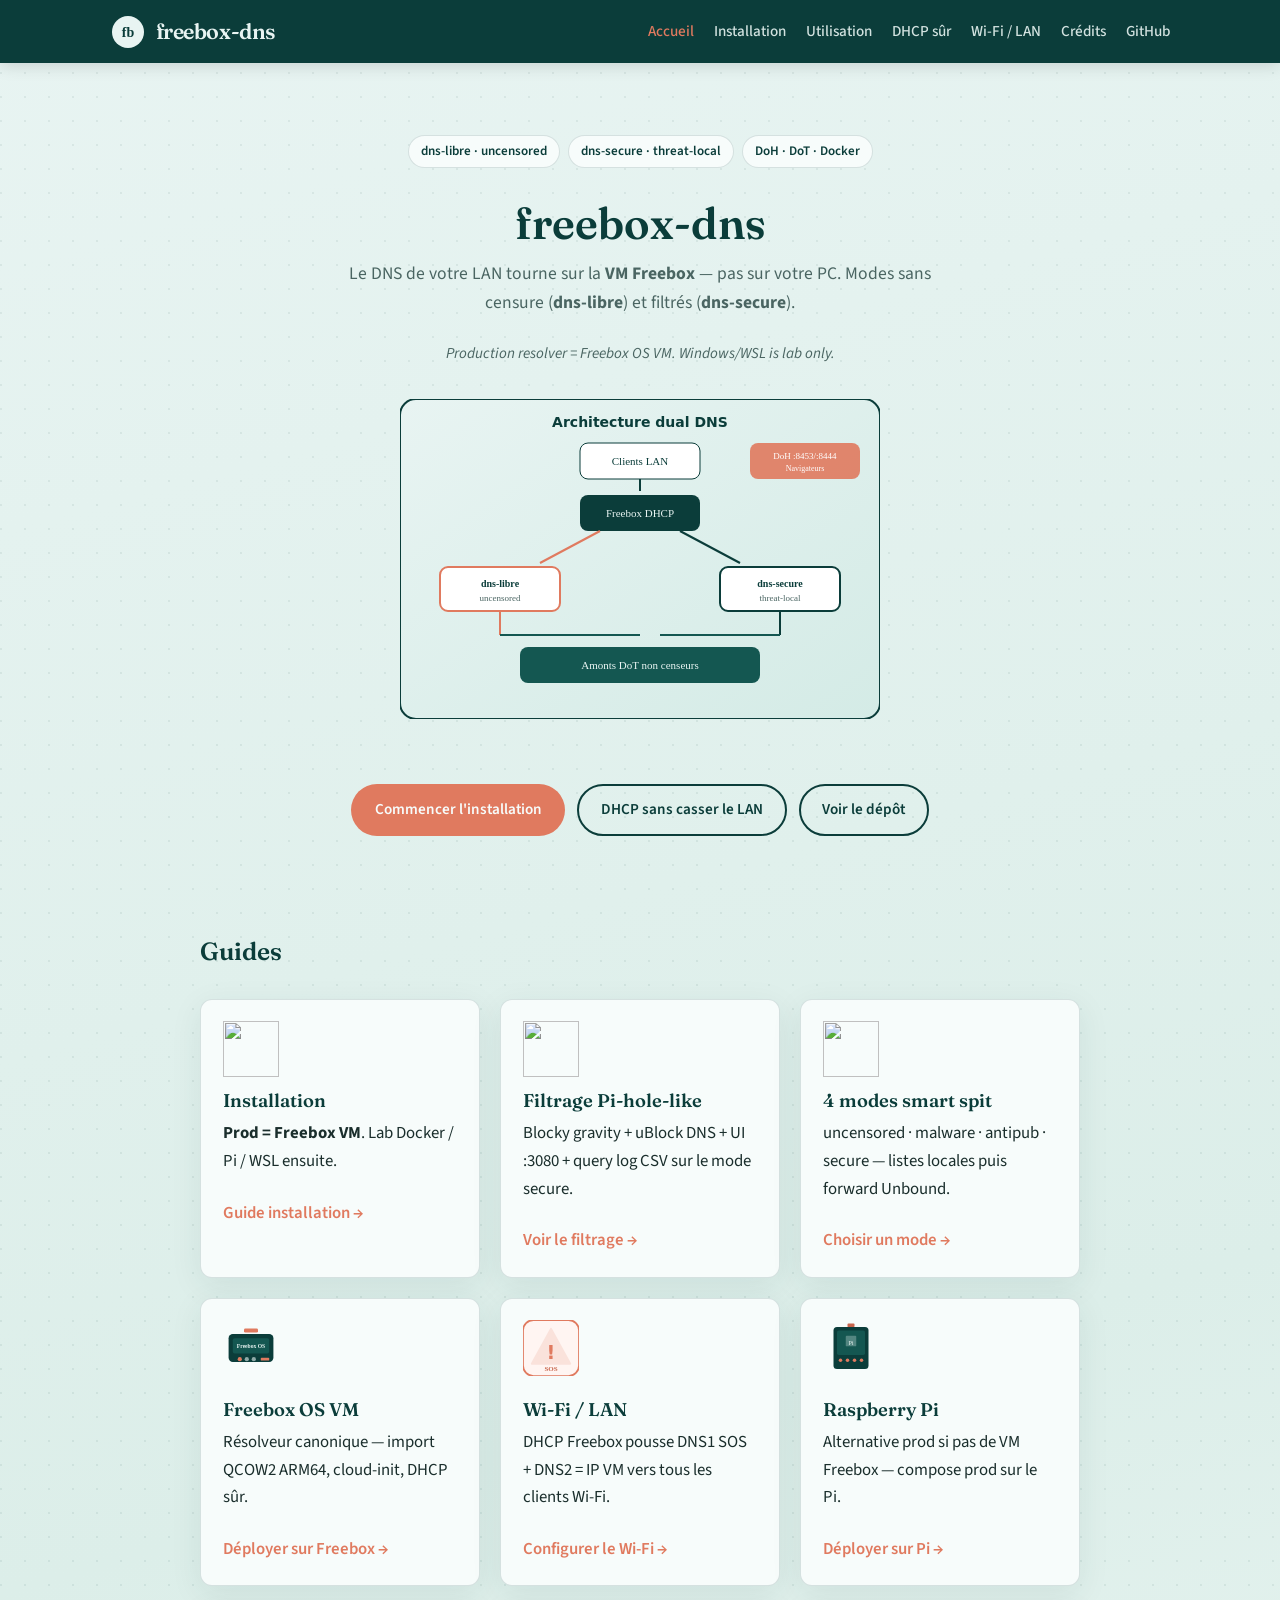
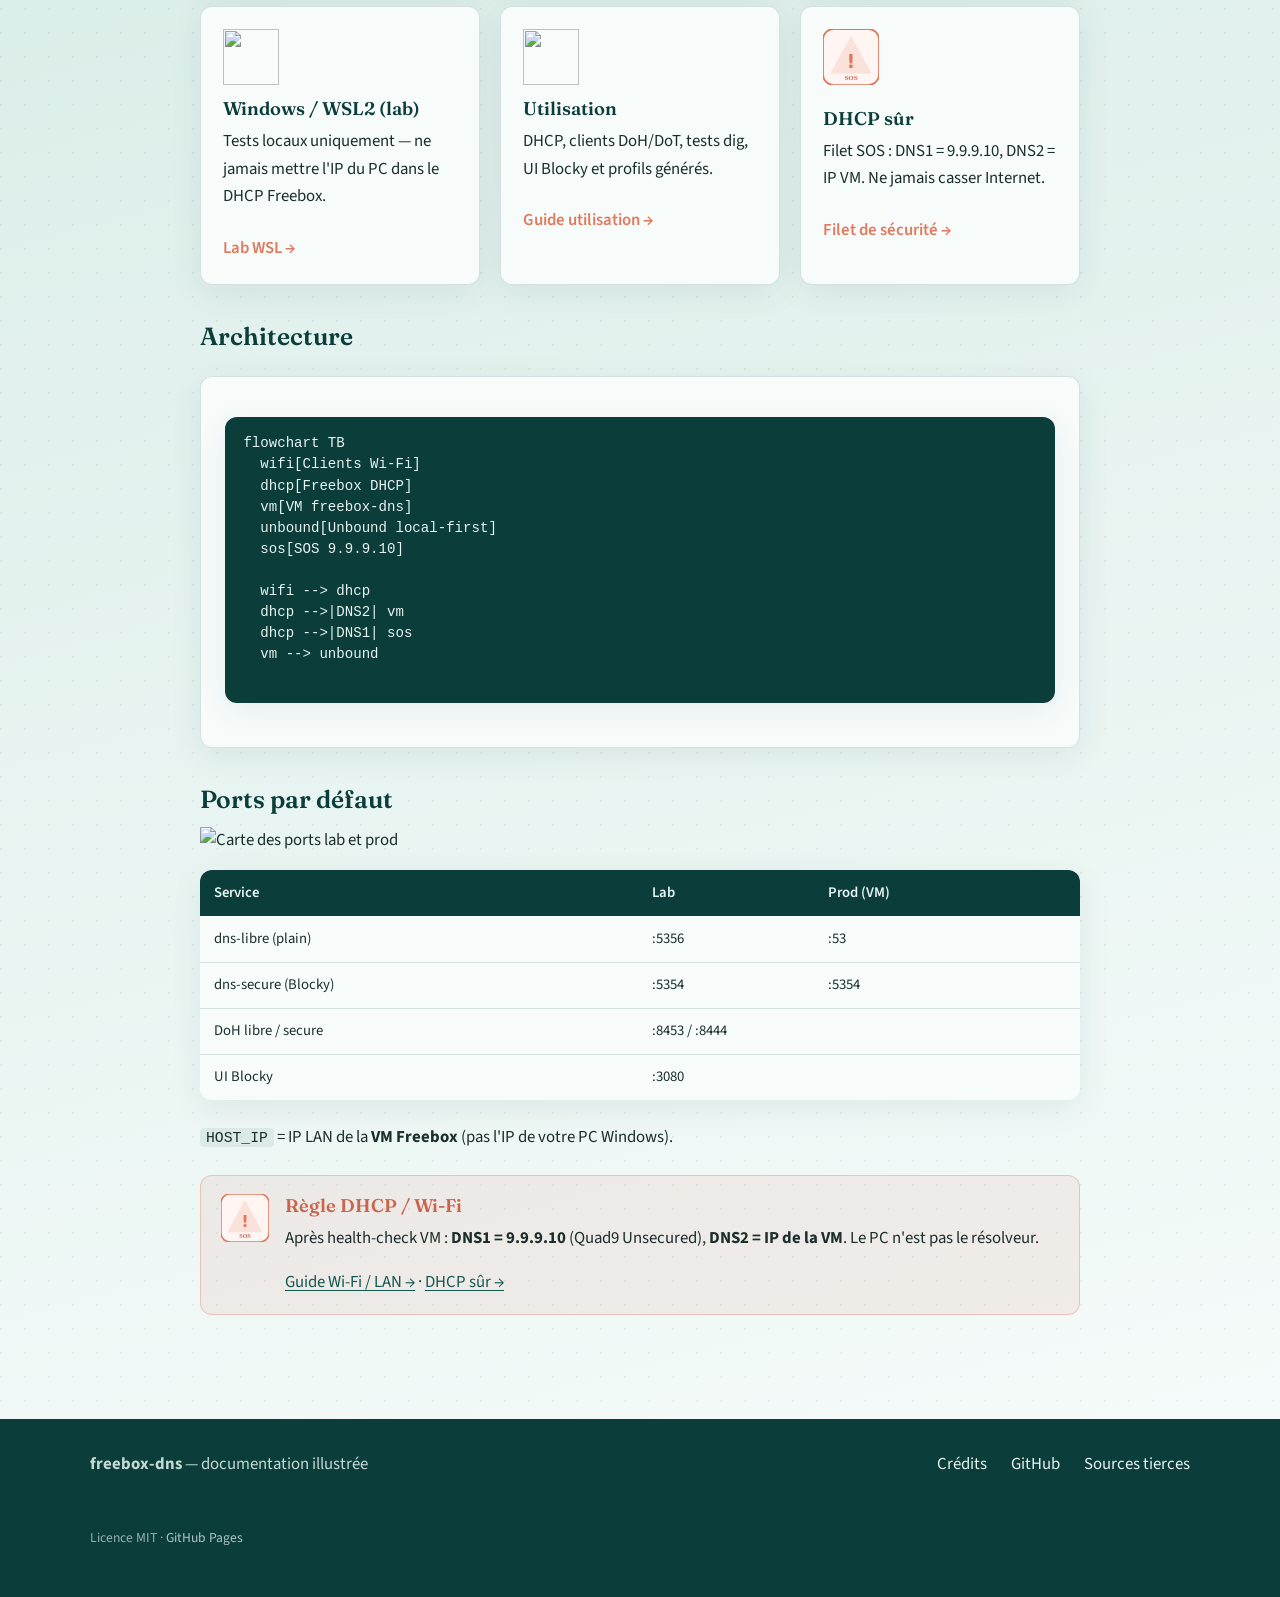
==== commit 3dc2dcee: "Document the full stack and complete Pi-hole-like Blocky parity. Add CHANGELOG, CONTRIBUTING, SECURI" ====
--- a/site/index.html
+++ b/site/index.html
@@ -60,6 +60,12 @@
           <h3>Installation</h3>
           <p><strong>Prod = Freebox VM</strong>. Lab Docker / Pi / WSL ensuite.</p>
           <a class="card-link" href="guides/install.html">Guide installation →</a>
+        </article>
+        <article class="card">
+          <img class="card-icon" src="assets/checkmark-health.svg" width="64" height="64" alt="">
+          <h3>Filtrage Pi-hole-like</h3>
+          <p>Blocky gravity + uBlock DNS + UI :3080 + query log CSV sur le mode secure.</p>
+          <a class="card-link" href="guides/filtering.html">Voir le filtrage →</a>
         </article>
         <article class="card">
           <img class="card-icon" src="assets/checkmark-health.svg" width="64" height="64" alt="">
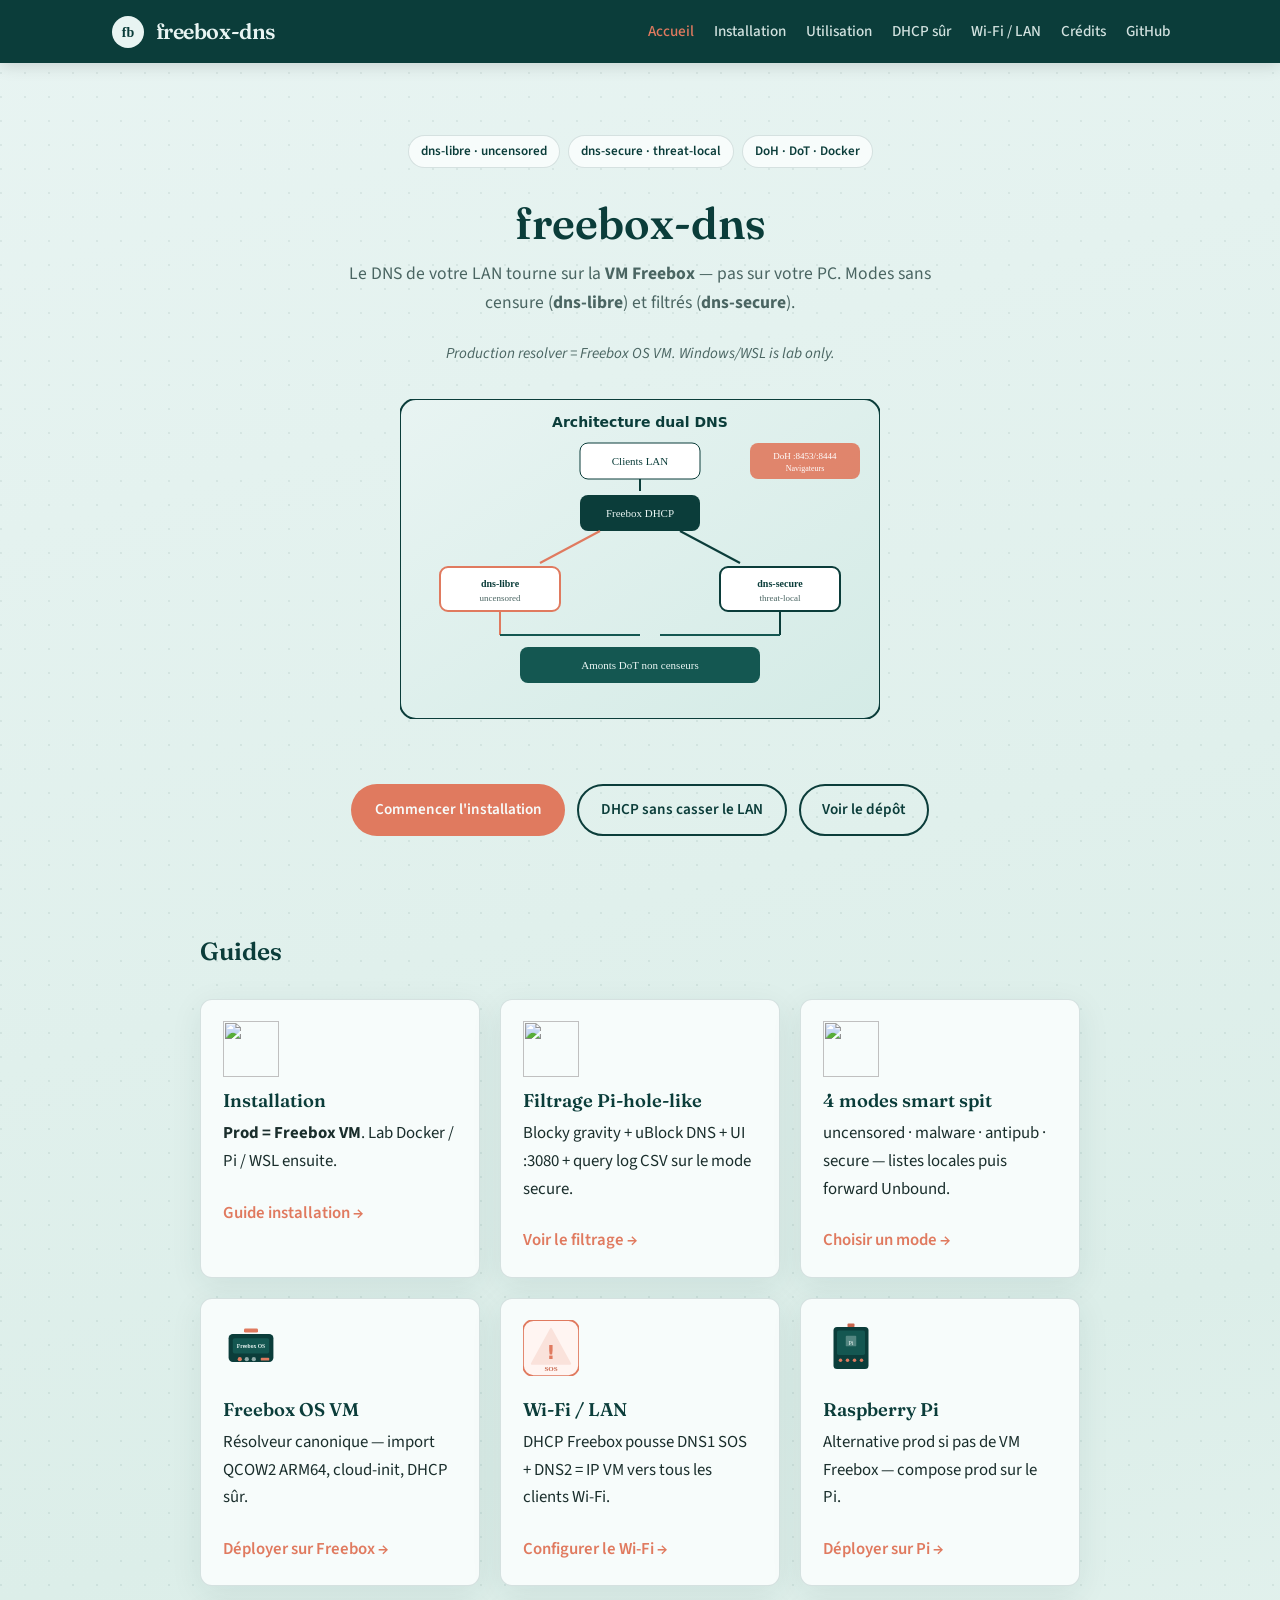
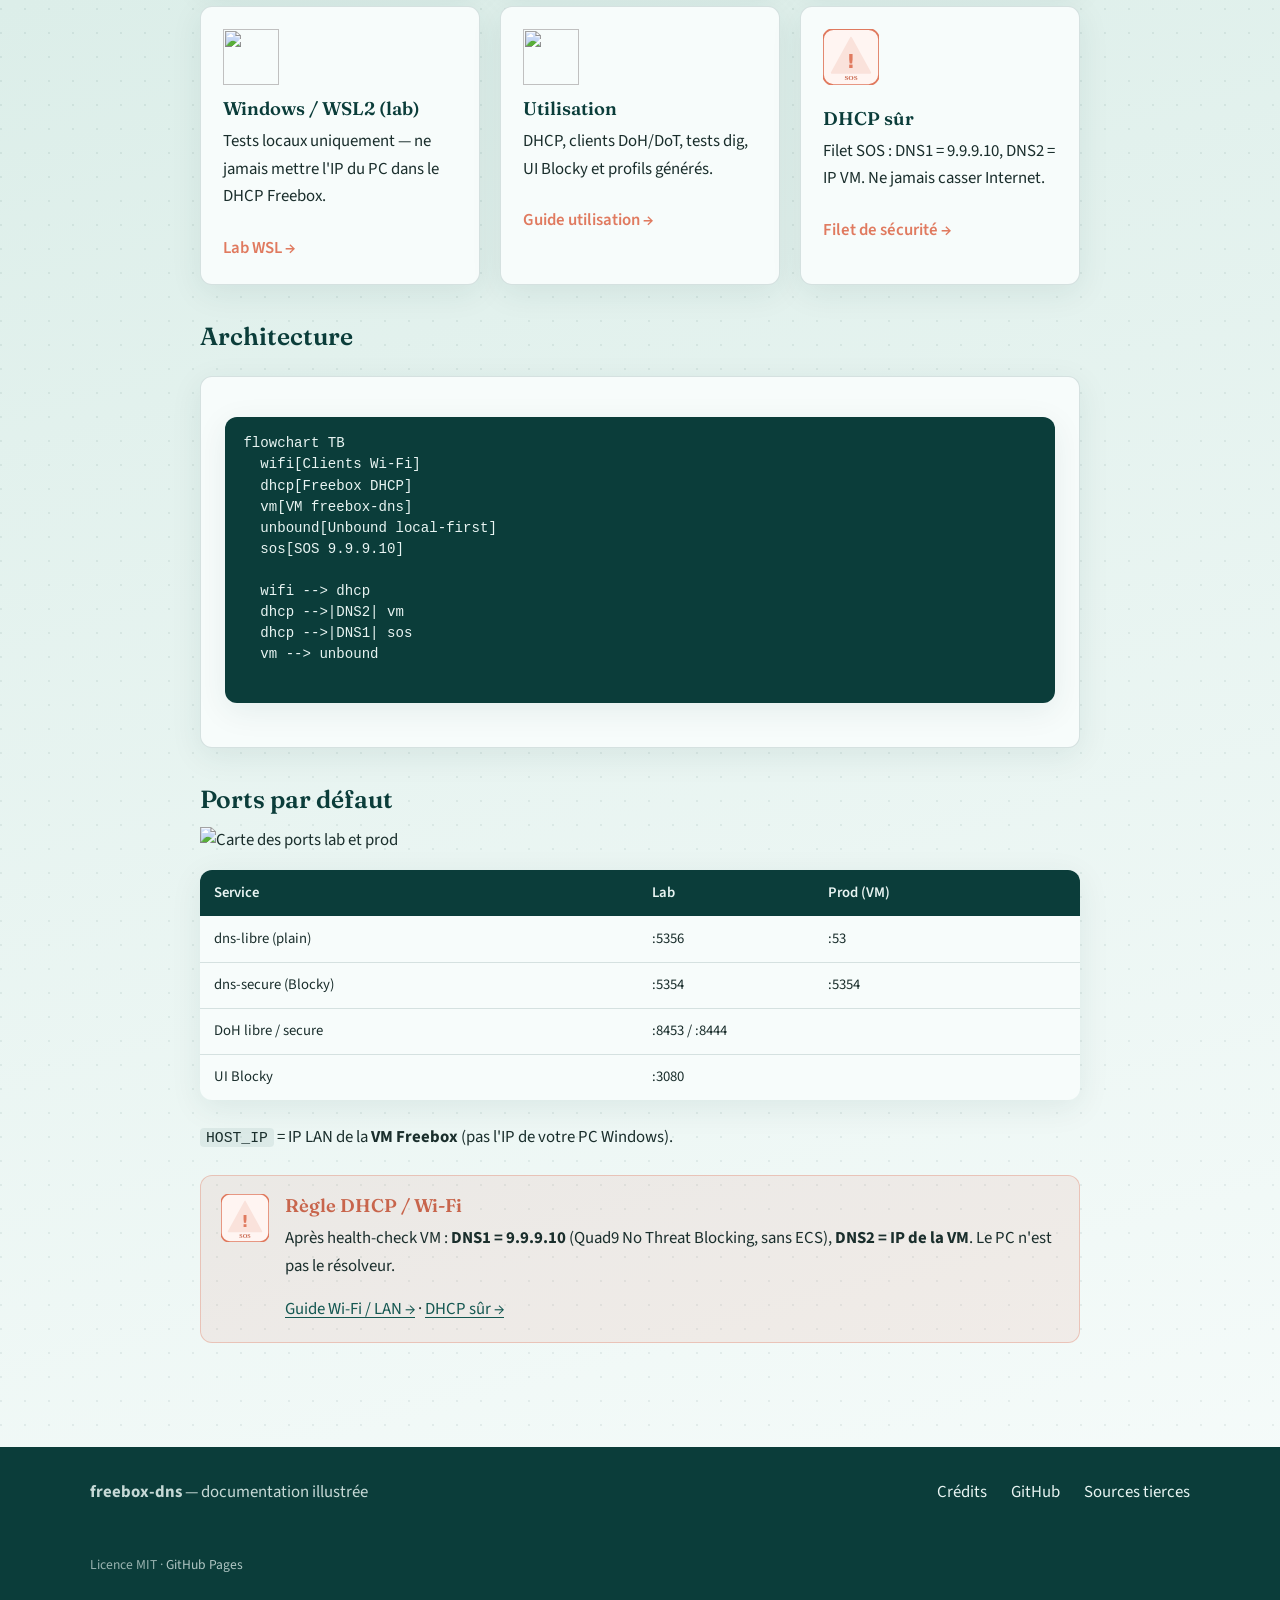
==== commit 64fa9322: "Document Quad9 9.9.9.10 as No Threat Blocking (no ECS). Correct the SOS pin lexicon, add the officia" ====
--- a/site/index.html
+++ b/site/index.html
@@ -152,7 +152,7 @@
       <img class="callout-icon" src="assets/warning-sos.svg" width="48" height="48" alt="">
       <div>
         <h3>Règle DHCP / Wi‑Fi</h3>
-        <p>Après health-check VM : <strong>DNS1 = 9.9.9.10</strong> (Quad9 Unsecured), <strong>DNS2 = IP de la VM</strong>. Le PC n'est pas le résolveur.</p>
+        <p>Après health-check VM : <strong>DNS1 = 9.9.9.10</strong> (Quad9 No Threat Blocking, sans ECS), <strong>DNS2 = IP de la VM</strong>. Le PC n'est pas le résolveur.</p>
         <a href="guides/wifi-lan.html">Guide Wi‑Fi / LAN →</a>
         ·
         <a href="guides/dhcp-safe.html">DHCP sûr →</a>
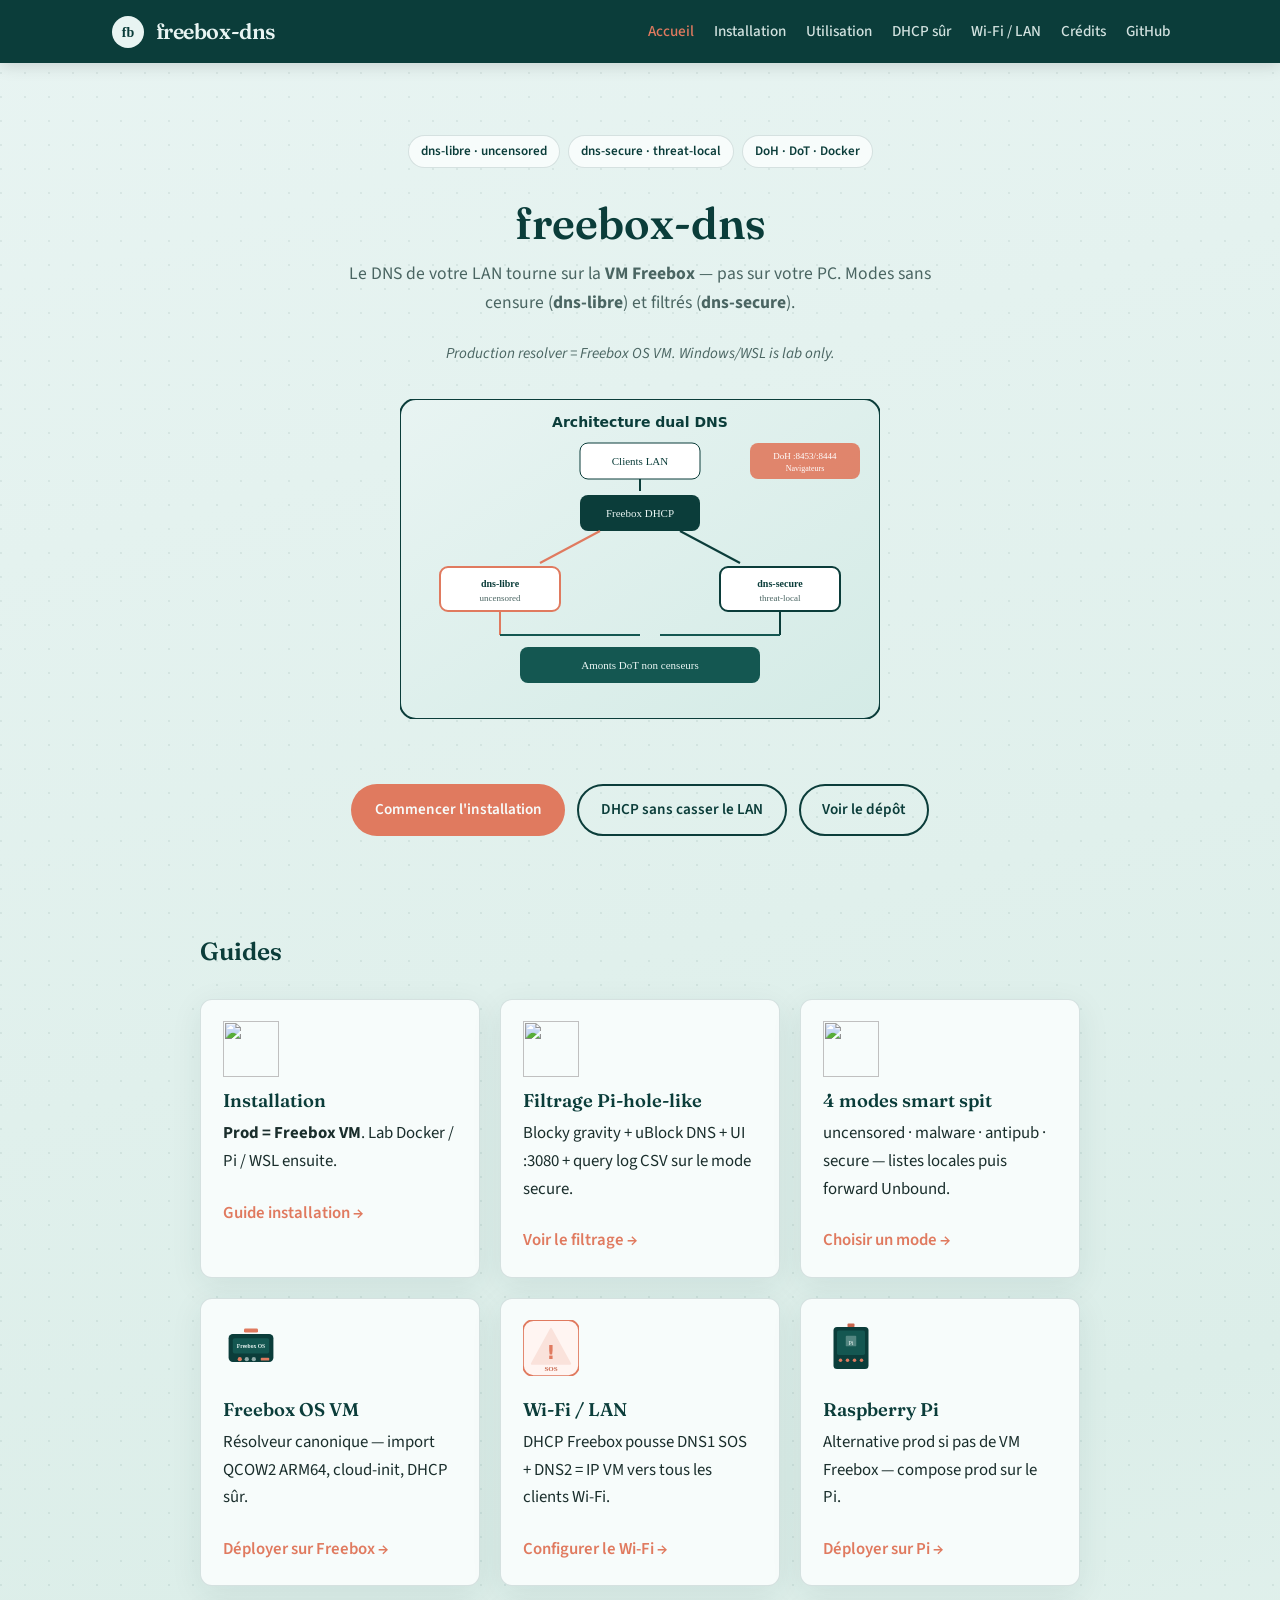
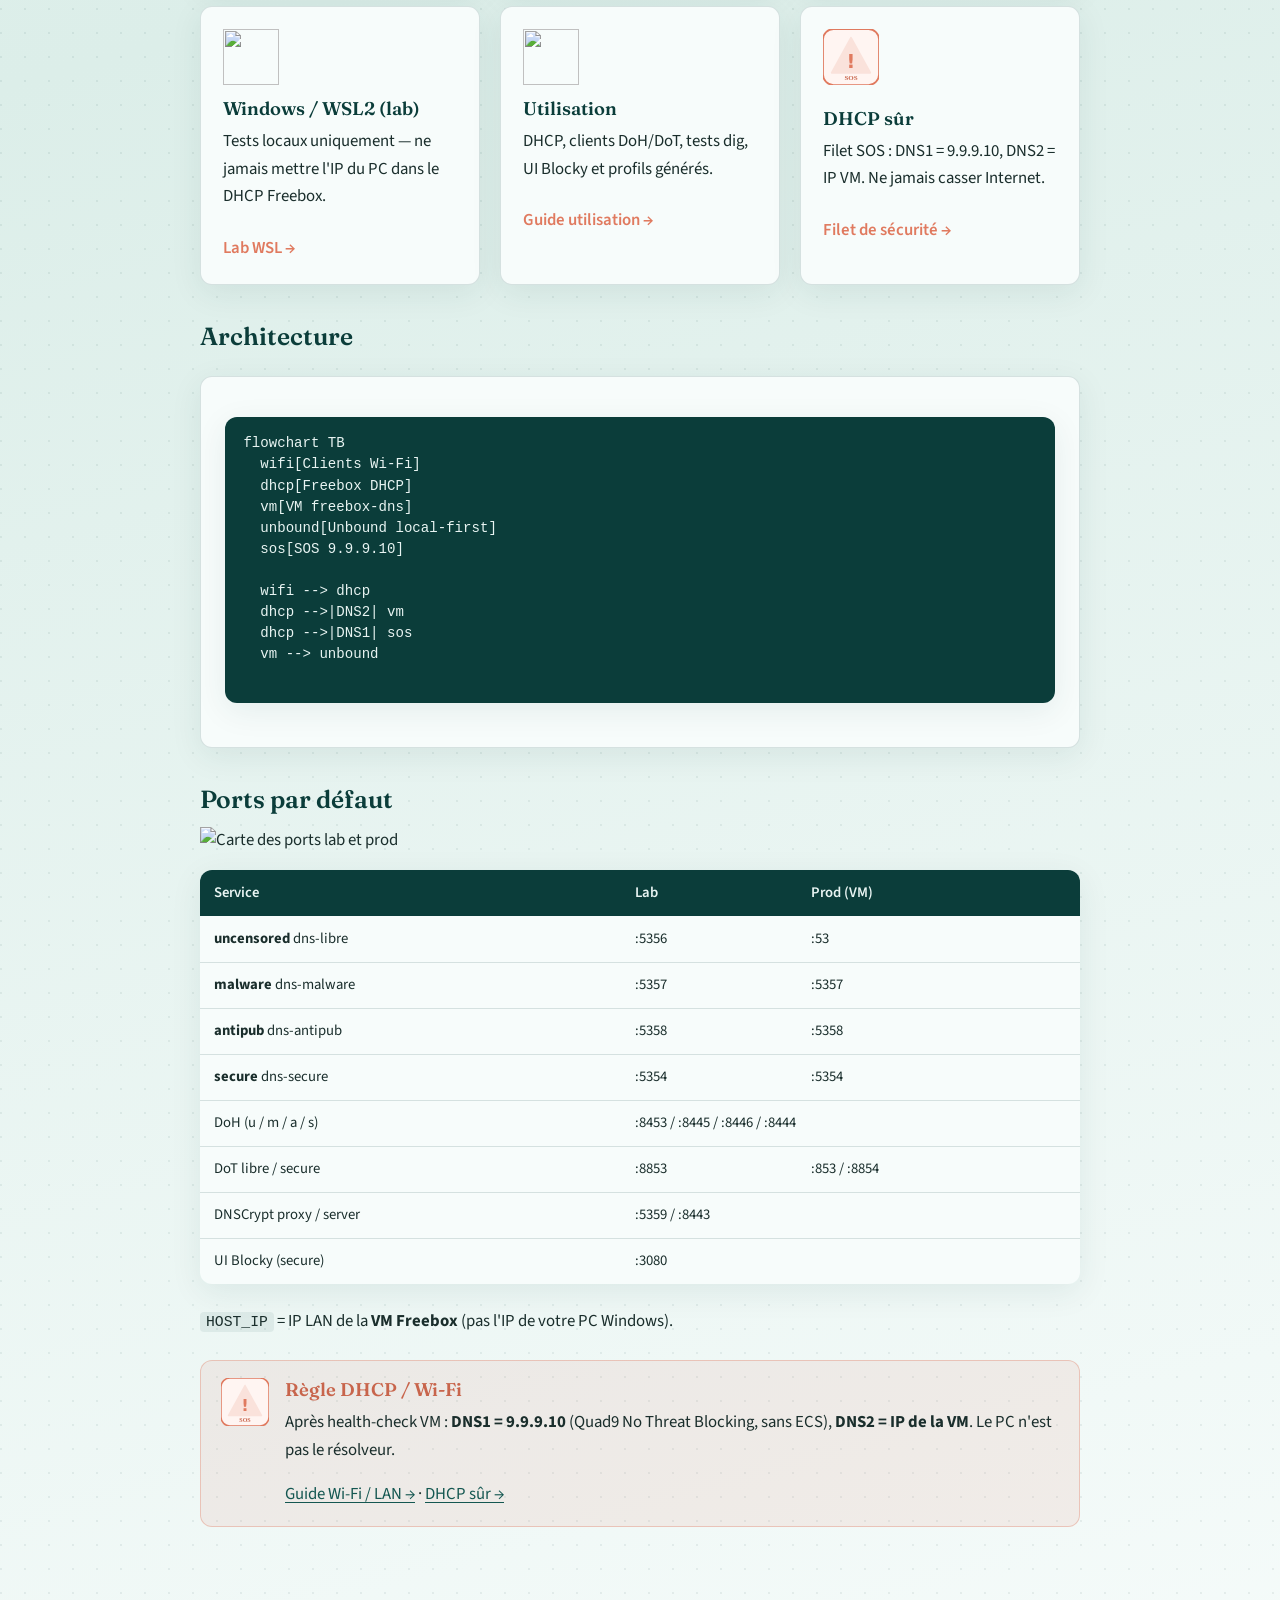
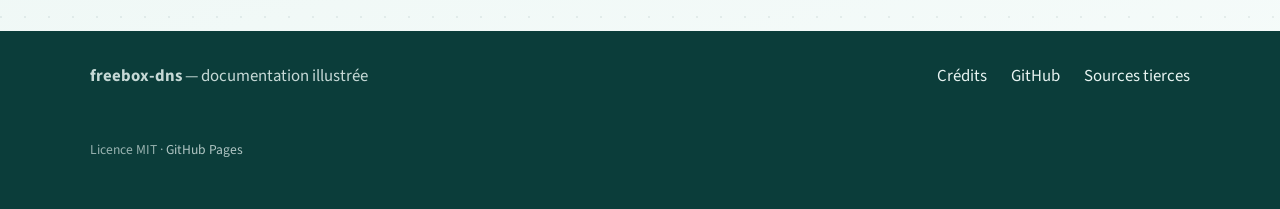
==== commit 12584623: "Document and complete the four smart-spit DNS modes. Canonical ports and resolution order for uncens" ====
--- a/site/index.html
+++ b/site/index.html
@@ -139,10 +139,14 @@
           <tr><th>Service</th><th>Lab</th><th>Prod (VM)</th></tr>
         </thead>
         <tbody>
-          <tr><td>dns-libre (plain)</td><td>:5356</td><td>:53</td></tr>
-          <tr><td>dns-secure (Blocky)</td><td>:5354</td><td>:5354</td></tr>
-          <tr><td>DoH libre / secure</td><td colspan="2">:8453 / :8444</td></tr>
-          <tr><td>UI Blocky</td><td colspan="2">:3080</td></tr>
+          <tr><td><strong>uncensored</strong> dns-libre</td><td>:5356</td><td>:53</td></tr>
+          <tr><td><strong>malware</strong> dns-malware</td><td>:5357</td><td>:5357</td></tr>
+          <tr><td><strong>antipub</strong> dns-antipub</td><td>:5358</td><td>:5358</td></tr>
+          <tr><td><strong>secure</strong> dns-secure</td><td>:5354</td><td>:5354</td></tr>
+          <tr><td>DoH (u / m / a / s)</td><td colspan="2">:8453 / :8445 / :8446 / :8444</td></tr>
+          <tr><td>DoT libre / secure</td><td>:8853</td><td>:853 / :8854</td></tr>
+          <tr><td>DNSCrypt proxy / server</td><td colspan="2">:5359 / :8443</td></tr>
+          <tr><td>UI Blocky (secure)</td><td colspan="2">:3080</td></tr>
         </tbody>
       </table>
       <p><code>HOST_IP</code> = IP LAN de la <strong>VM Freebox</strong> (pas l'IP de votre PC Windows).</p>
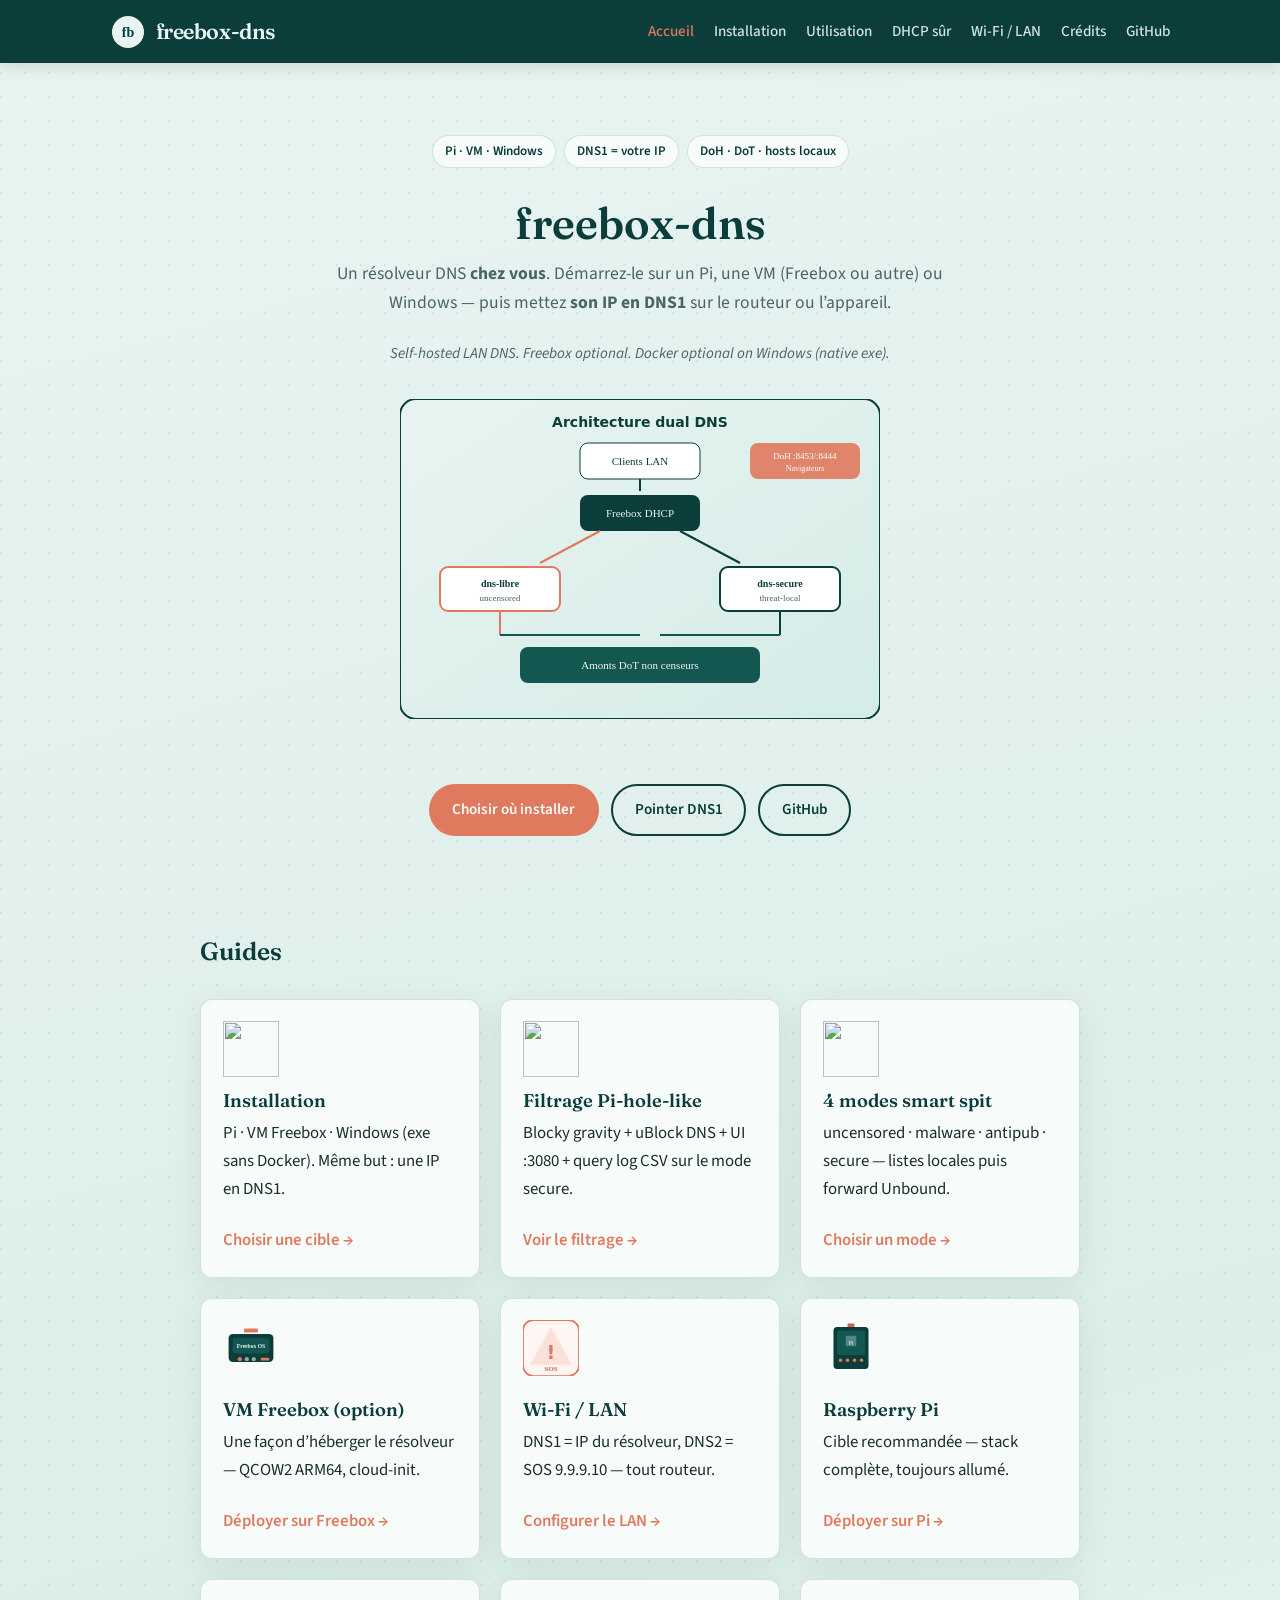
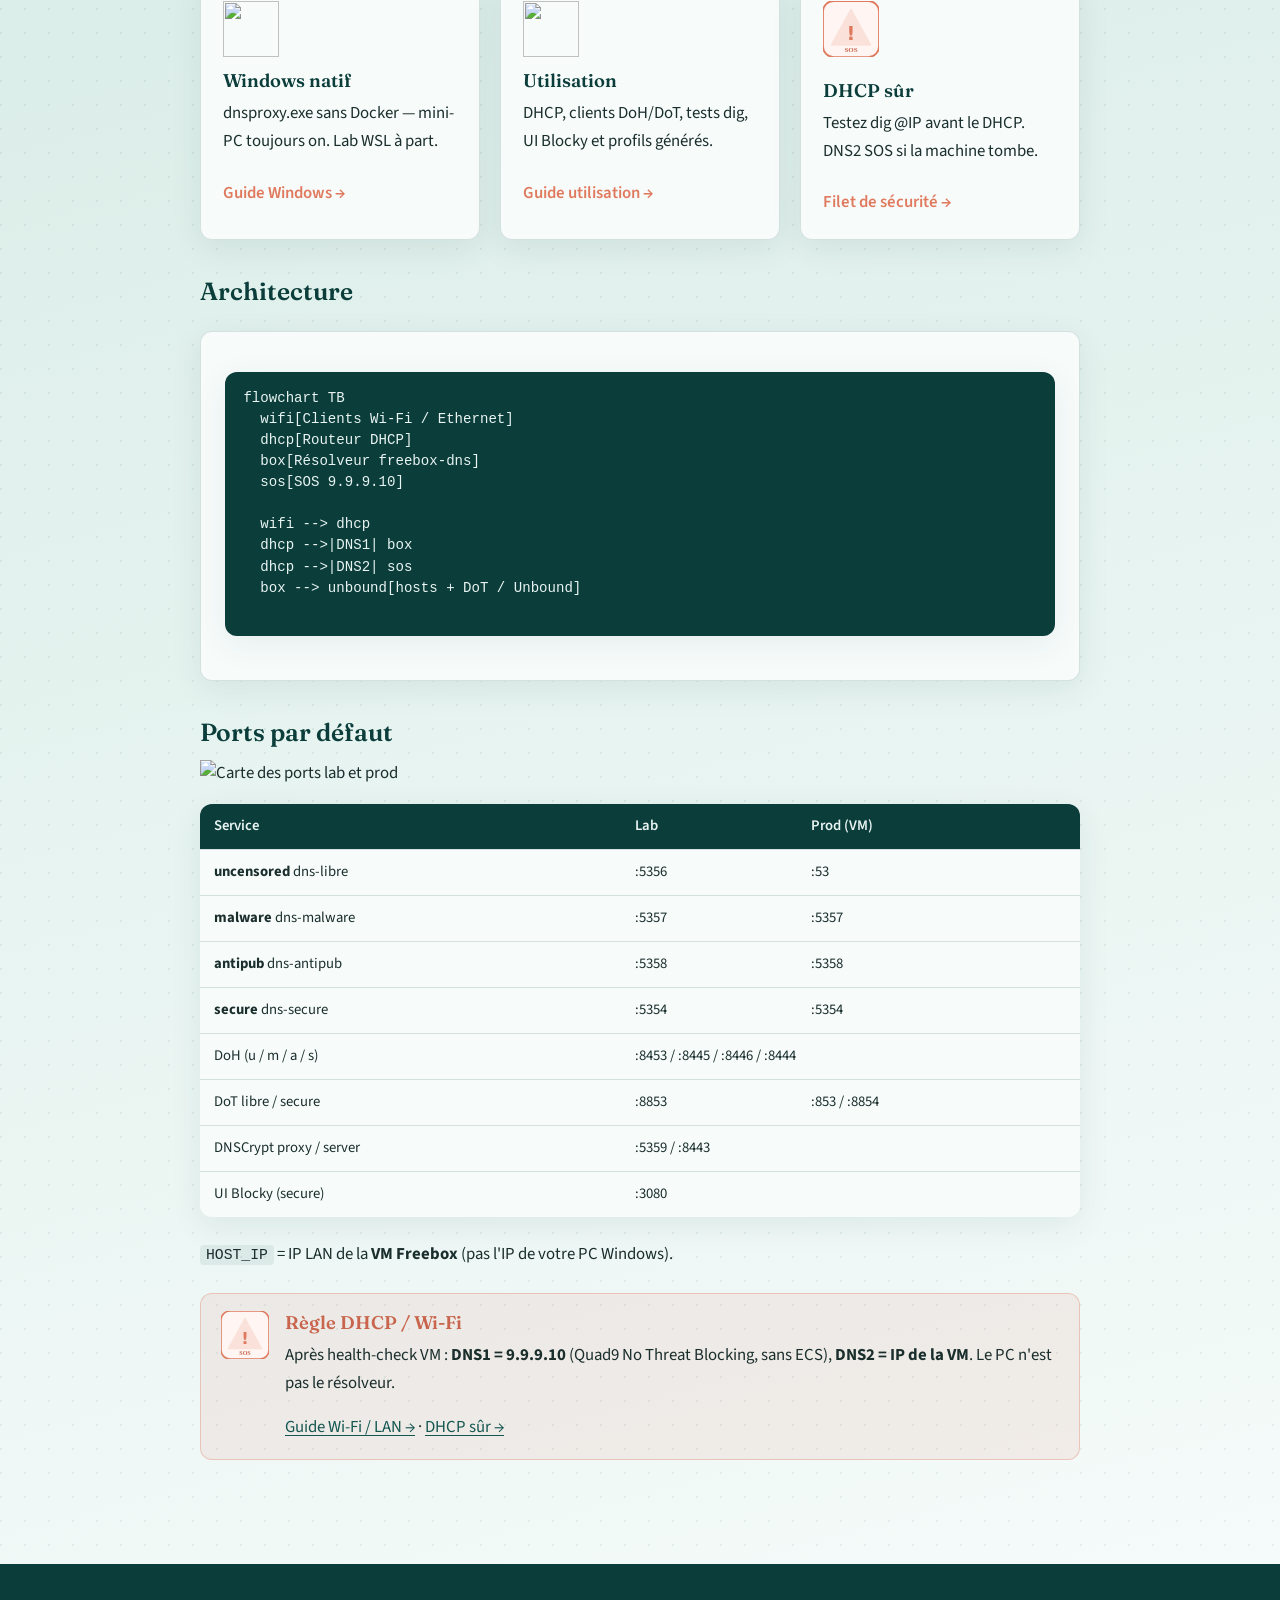
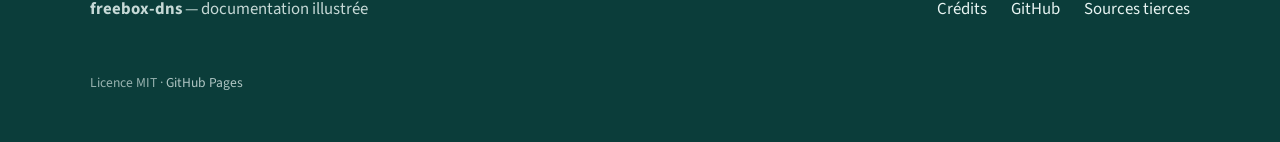
==== commit fc067e99: "Release v1.3.0: LAN-only multi-host DNS with Unbound resilience and CI gates. DNS1=HOST_IP, Windows " ====
--- a/site/index.html
+++ b/site/index.html
@@ -3,8 +3,8 @@
 <head>
   <meta charset="UTF-8">
   <meta name="viewport" content="width=device-width, initial-scale=1">
-  <title>freebox-dns — DNS sur VM Freebox (pas le PC)</title>
-  <meta name="description" content="Résolveur LAN = VM freebox-dns sur Freebox OS. Wi‑Fi via DHCP. Lab WSL/Pi optionnels.">
+  <title>freebox-dns — résolveur DNS local pour votre LAN</title>
+  <meta name="description" content="Hébergez un DNS sur Pi, VM Freebox ou Windows. Mettez son IP en DNS1 — ça résout chez vous.">
   <link rel="preconnect" href="https://fonts.googleapis.com">
   <link rel="preconnect" href="https://fonts.gstatic.com" crossorigin>
   <link href="https://fonts.googleapis.com/css2?family=Fraunces:opsz,wght@9..144,600;9..144,700&family=Source+Sans+3:wght@400;500;600;700&display=swap" rel="stylesheet">
@@ -35,20 +35,20 @@
   <main>
     <section class="hero">
       <div class="badge-row">
-        <span class="badge">dns-libre · uncensored</span>
-        <span class="badge">dns-secure · threat-local</span>
-        <span class="badge">DoH · DoT · Docker</span>
+        <span class="badge">Pi · VM · Windows</span>
+        <span class="badge">DNS1 = votre IP</span>
+        <span class="badge">DoH · DoT · hosts locaux</span>
       </div>
       <h1>freebox-dns</h1>
-      <p class="hero-sub">Le DNS de votre LAN tourne sur la <strong>VM Freebox</strong> — pas sur votre PC. Modes sans censure (<strong>dns-libre</strong>) et filtrés (<strong>dns-secure</strong>).</p>
-      <p class="hero-en">Production resolver = Freebox OS VM. Windows/WSL is lab only.</p>
+      <p class="hero-sub">Un résolveur DNS <strong>chez vous</strong>. Démarrez-le sur un Pi, une VM (Freebox ou autre) ou Windows — puis mettez <strong>son IP en DNS1</strong> sur le routeur ou l’appareil.</p>
+      <p class="hero-en">Self-hosted LAN DNS. Freebox optional. Docker optional on Windows (native exe).</p>
 
-      <img class="hero-illus" src="assets/architecture.svg" width="480" height="320" alt="Schéma architecture dual DNS">
+      <img class="hero-illus" src="assets/architecture.svg" width="480" height="320" alt="Schéma : clients → DNS1 = résolveur local">
 
       <div class="cta-row">
-        <a class="btn btn-primary" href="guides/install.html">Commencer l'installation</a>
-        <a class="btn btn-secondary" href="guides/dhcp-safe.html">DHCP sans casser le LAN</a>
-        <a class="btn btn-secondary" href="https://github.com/dlnraja/freebox-dns">Voir le dépôt</a>
+        <a class="btn btn-primary" href="guides/install.html">Choisir où installer</a>
+        <a class="btn btn-secondary" href="guides/wifi-lan.html">Pointer DNS1</a>
+        <a class="btn btn-secondary" href="https://github.com/dlnraja/freebox-dns">GitHub</a>
       </div>
     </section>
 
@@ -58,8 +58,8 @@
         <article class="card">
           <img class="card-icon" src="assets/steps.svg" width="64" height="64" alt="">
           <h3>Installation</h3>
-          <p><strong>Prod = Freebox VM</strong>. Lab Docker / Pi / WSL ensuite.</p>
-          <a class="card-link" href="guides/install.html">Guide installation →</a>
+          <p>Pi · VM Freebox · Windows (exe sans Docker). Même but : une IP en DNS1.</p>
+          <a class="card-link" href="guides/install.html">Choisir une cible →</a>
         </article>
         <article class="card">
           <img class="card-icon" src="assets/checkmark-health.svg" width="64" height="64" alt="">
@@ -75,27 +75,27 @@
         </article>
         <article class="card">
           <img class="card-icon" src="assets/freebox-box.svg" width="80" height="64" alt="">
-          <h3>Freebox OS VM</h3>
-          <p>Résolveur canonique — import QCOW2 ARM64, cloud-init, DHCP sûr.</p>
+          <h3>VM Freebox (option)</h3>
+          <p>Une façon d’héberger le résolveur — QCOW2 ARM64, cloud-init.</p>
           <a class="card-link" href="guides/deploy-freebox.html">Déployer sur Freebox →</a>
         </article>
         <article class="card">
           <img class="card-icon" src="assets/warning-sos.svg" width="64" height="64" alt="">
           <h3>Wi‑Fi / LAN</h3>
-          <p>DHCP Freebox pousse DNS1 SOS + DNS2 = IP VM vers tous les clients Wi‑Fi.</p>
-          <a class="card-link" href="guides/wifi-lan.html">Configurer le Wi‑Fi →</a>
+          <p>DNS1 = IP du résolveur, DNS2 = SOS 9.9.9.10 — tout routeur.</p>
+          <a class="card-link" href="guides/wifi-lan.html">Configurer le LAN →</a>
         </article>
         <article class="card">
           <img class="card-icon" src="assets/pi.svg" width="64" height="64" alt="">
           <h3>Raspberry Pi</h3>
-          <p>Alternative prod si pas de VM Freebox — compose prod sur le Pi.</p>
+          <p>Cible recommandée — stack complète, toujours allumé.</p>
           <a class="card-link" href="guides/deploy-pi.html">Déployer sur Pi →</a>
         </article>
         <article class="card">
           <img class="card-icon" src="assets/wsl-window.svg" width="72" height="64" alt="">
-          <h3>Windows / WSL2 (lab)</h3>
-          <p>Tests locaux uniquement — ne jamais mettre l'IP du PC dans le DHCP Freebox.</p>
-          <a class="card-link" href="guides/deploy-wsl.html">Lab WSL →</a>
+          <h3>Windows natif</h3>
+          <p>dnsproxy.exe sans Docker — mini-PC toujours on. Lab WSL à part.</p>
+          <a class="card-link" href="https://github.com/dlnraja/freebox-dns/blob/main/docs/deploy-windows.md">Guide Windows →</a>
         </article>
         <article class="card">
           <img class="card-icon" src="assets/ports-map.svg" width="120" height="75" alt="">
@@ -106,7 +106,7 @@
         <article class="card">
           <img class="card-icon" src="assets/warning-sos.svg" width="64" height="64" alt="">
           <h3>DHCP sûr</h3>
-          <p>Filet SOS : DNS1 = 9.9.9.10, DNS2 = IP VM. Ne jamais casser Internet.</p>
+          <p>Testez dig @IP avant le DHCP. DNS2 SOS si la machine tombe.</p>
           <a class="card-link" href="guides/dhcp-safe.html">Filet de sécurité →</a>
         </article>
       </div>
@@ -117,16 +117,15 @@
       <div class="mermaid-wrap">
         <pre class="mermaid">
 flowchart TB
-  wifi[Clients Wi-Fi]
-  dhcp[Freebox DHCP]
-  vm[VM freebox-dns]
-  unbound[Unbound local-first]
+  wifi[Clients Wi-Fi / Ethernet]
+  dhcp[Routeur DHCP]
+  box[Résolveur freebox-dns]
   sos[SOS 9.9.9.10]
 
   wifi --> dhcp
-  dhcp -->|DNS2| vm
-  dhcp -->|DNS1| sos
-  vm --> unbound
+  dhcp -->|DNS1| box
+  dhcp -->|DNS2| sos
+  box --> unbound[hosts + DoT / Unbound]
         </pre>
       </div>
     </section>
